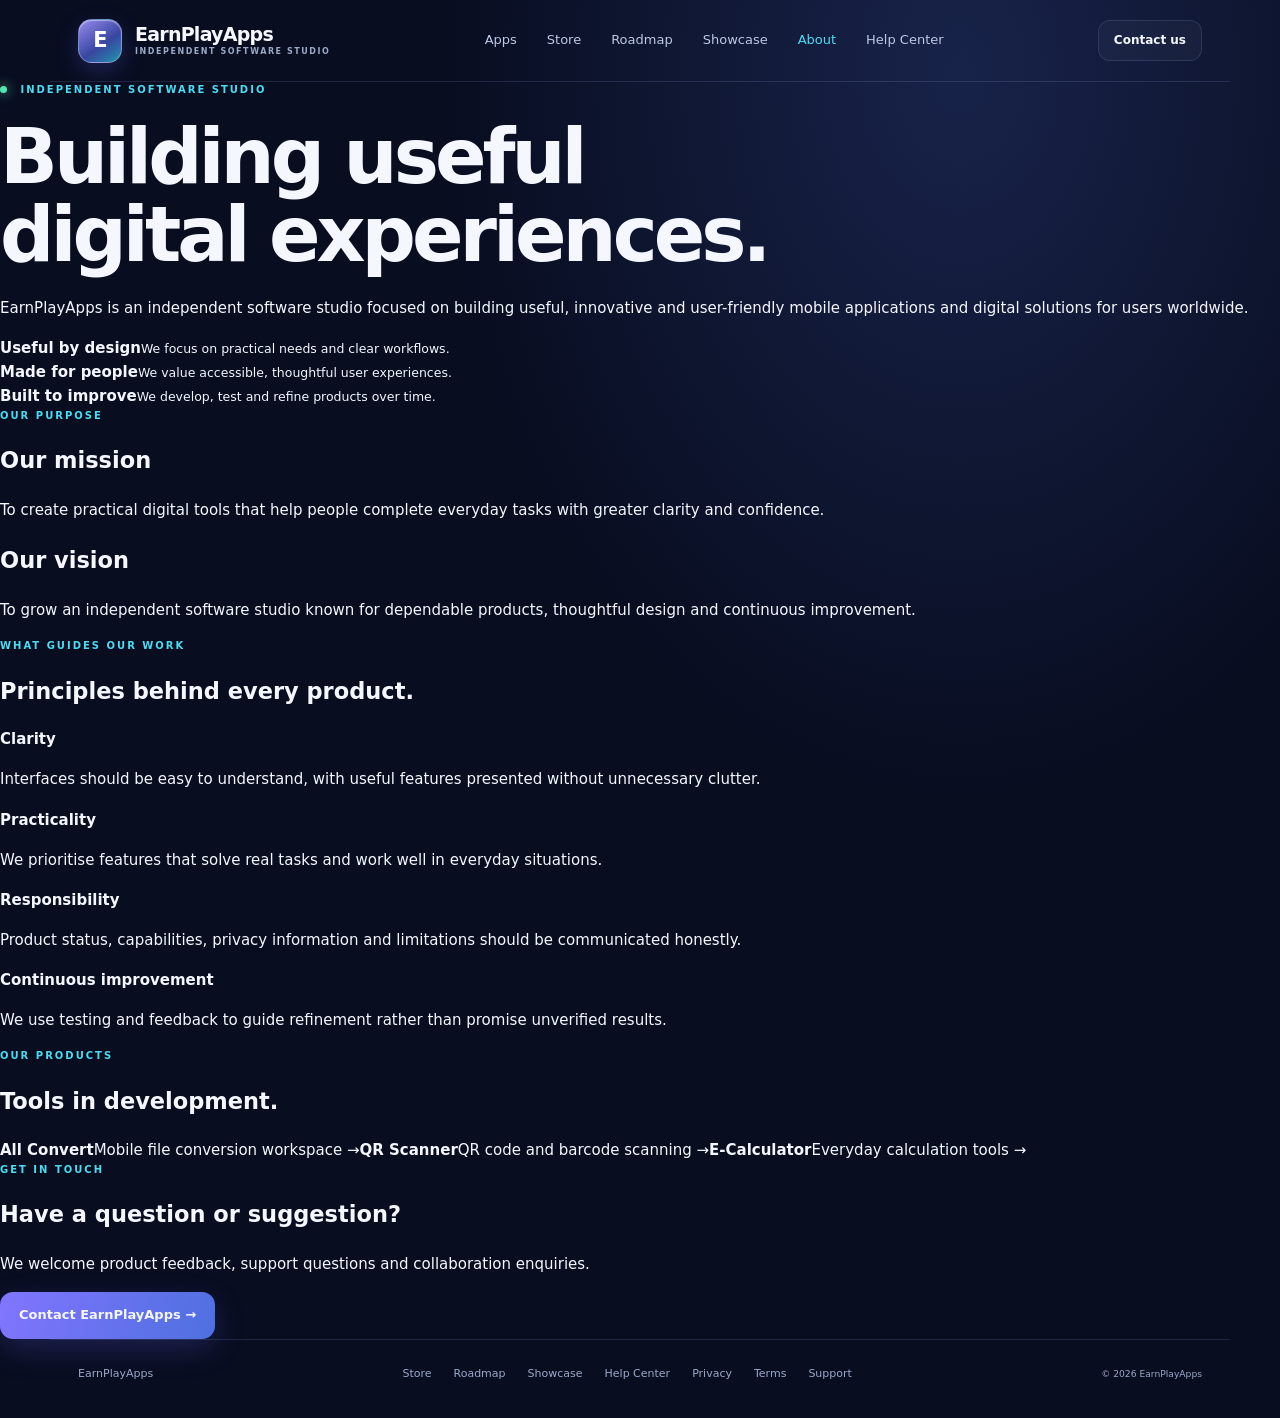
==== about.html @ b677e0f0 "Add EarnPlayApps studio about page" ====
<!doctype html>
<html lang="en"><head><meta charset="utf-8"><meta name="viewport" content="width=device-width,initial-scale=1"><meta name="theme-color" content="#080d20"><meta name="description" content="Learn about EarnPlayApps, an independent software studio building useful digital experiences."><title>EarnPlayApps | About the Studio</title><link rel="stylesheet" href="assets/style.css"></head>
<body><header class="topbar"><a class="brand" href="index.html"><span class="brand-mark">E</span><span class="brand-name">EarnPlayApps<small>Independent software studio</small></span></a><nav><a href="index.html#apps">Apps</a><a href="store.html">Store</a><a href="roadmap.html">Roadmap</a><a href="showcase.html">Showcase</a><a href="about.html" aria-current="page">About</a><a href="help.html">Help Center</a></nav><a class="top-cta" href="support.html">Contact us</a></header>
<main><section class="about-hero"><div class="eyebrow"><i></i> INDEPENDENT SOFTWARE STUDIO</div><h1>Building useful<br><span>digital experiences.</span></h1><p>EarnPlayApps is an independent software studio focused on building useful, innovative and user-friendly mobile applications and digital solutions for users worldwide.</p><div class="about-pillars"><div><b>Useful by design</b><small>We focus on practical needs and clear workflows.</small></div><div><b>Made for people</b><small>We value accessible, thoughtful user experiences.</small></div><div><b>Built to improve</b><small>We develop, test and refine products over time.</small></div></div></section>
<section class="about-section"><div class="eyebrow">OUR PURPOSE</div><div class="about-two-col"><div><h2>Our mission</h2><p>To create practical digital tools that help people complete everyday tasks with greater clarity and confidence.</p></div><div><h2>Our vision</h2><p>To grow an independent software studio known for dependable products, thoughtful design and continuous improvement.</p></div></div></section>
<section class="about-section about-values"><div class="eyebrow">WHAT GUIDES OUR WORK</div><h2>Principles behind every product.</h2><div class="about-value-grid"><article><b>Clarity</b><p>Interfaces should be easy to understand, with useful features presented without unnecessary clutter.</p></article><article><b>Practicality</b><p>We prioritise features that solve real tasks and work well in everyday situations.</p></article><article><b>Responsibility</b><p>Product status, capabilities, privacy information and limitations should be communicated honestly.</p></article><article><b>Continuous improvement</b><p>We use testing and feedback to guide refinement rather than promise unverified results.</p></article></div></section>
<section class="about-section"><div class="eyebrow">OUR PRODUCTS</div><h2>Tools in development.</h2><div class="about-products"><a href="app.html?id=all-convert"><b>All Convert</b><span>Mobile file conversion workspace →</span></a><a href="app.html?id=qr-scanner"><b>QR Scanner</b><span>QR code and barcode scanning →</span></a><a href="app.html?id=e-calculator"><b>E-Calculator</b><span>Everyday calculation tools →</span></a></div></section>
<section class="about-contact"><div><div class="eyebrow">GET IN TOUCH</div><h2>Have a question or suggestion?</h2><p>We welcome product feedback, support questions and collaboration enquiries.</p></div><a class="button primary" href="mailto:earnplayapps@gmail.com">Contact EarnPlayApps →</a></section></main>
<footer><a href="index.html">EarnPlayApps</a><div class="footer-links"><a href="store.html">Store</a><a href="roadmap.html">Roadmap</a><a href="showcase.html">Showcase</a><a href="help.html">Help Center</a><a href="privacy.html">Privacy</a><a href="terms.html">Terms</a><a href="support.html">Support</a></div><small>© <span id="year"></span> EarnPlayApps</small></footer><script>document.getElementById('year').textContent=new Date().getFullYear();</script></body></html>
---- assets/style.css ----
:root{--bg:#080d20;--panel:#101a35;--panel2:#121f40;--text:#f5f7ff;--muted:#9ba9c8;--purple:#8a7cff;--cyan:#4bdcf2;--line:rgba(173,192,255,.14);--orange:#ff9c56}*{box-sizing:border-box}html{scroll-behavior:smooth}body{margin:0;background:radial-gradient(ellipse at 75% 5%,#18234a 0,transparent 38%),var(--bg);color:var(--text);font:15px/1.6 Inter,ui-sans-serif,system-ui,-apple-system,Segoe UI,sans-serif}a{color:inherit;text-decoration:none}.topbar{height:82px;max-width:1180px;margin:auto;padding:0 28px;display:flex;align-items:center;justify-content:space-between;border-bottom:1px solid var(--line)}.brand{display:flex;align-items:center;gap:11px;font-size:17px;font-weight:800;letter-spacing:-.5px}.brand-name{display:block;color:var(--text)}.brand small{display:block;color:var(--muted);font-size:10px;font-weight:500;letter-spacing:.8px;text-transform:uppercase}.brand-mark{width:39px;height:39px;border-radius:13px;display:grid;place-items:center;background:linear-gradient(145deg,#9b8cff,#4c58d9);box-shadow:0 7px 24px #7768ff55;font-size:22px}.accent{color:var(--cyan)}nav{display:flex;gap:30px;color:#bdc8e2;font-size:13px}nav a:hover,.footer-links a:hover{color:var(--cyan)}.top-cta{font-size:12px;font-weight:700;border:1px solid var(--line);padding:10px 15px;border-radius:12px;background:#ffffff08}.top-cta span{color:var(--cyan);margin-left:8px}.hero{max-width:1180px;margin:auto;padding:94px 28px 88px;display:grid;grid-template-columns:1.05fr .95fr;gap:45px;align-items:center;min-height:570px}.eyebrow{font-size:10px;letter-spacing:2px;font-weight:800;color:var(--cyan)}.eyebrow i,.live-dot{display:inline-block;width:7px;height:7px;border-radius:50%;background:#56e7b0;box-shadow:0 0 12px #56e7b0;margin-right:8px}h1{font-size:clamp(48px,6vw,76px);line-height:1.03;letter-spacing:-4px;margin:20px 0}.hero h1 span{background:linear-gradient(90deg,#a99bff,#58dff2);background-clip:text;color:transparent}.hero-copy>p,.section-heading p,.banner p{max-width:490px;color:var(--muted);font-size:16px}.hero-actions{display:flex;gap:12px;margin-top:28px}.button{display:inline-flex;align-items:center;gap:18px;padding:13px 19px;border-radius:13px;font-size:13px;font-weight:750}.primary{background:linear-gradient(110deg,#8275ff,#4e70df);box-shadow:0 10px 30px #6d69ff35}.primary span{font-size:18px}.secondary{border:1px solid var(--line);background:#ffffff08}.trust-row{display:flex;gap:22px;flex-wrap:wrap;margin-top:47px;color:#8998b9;font-size:10px}.trust-row b{color:#e2e9ff;margin-right:5px}.hero-visual{position:relative;min-height:400px;display:grid;place-items:center}.orb{position:absolute;border-radius:50%;filter:blur(2px)}.orb-a{width:290px;height:290px;background:radial-gradient(circle,#766bff55,transparent 68%);top:10px;right:5px}.orb-b{width:220px;height:220px;background:radial-gradient(circle,#32d4ed35,transparent 70%);bottom:0;left:0}.glass-panel{position:relative;width:min(100%,390px);padding:27px;border:1px solid #b7c6ff2b;border-radius:25px;background:linear-gradient(145deg,#ffffff16,#ffffff05);box-shadow:0 30px 90px #0008,inset 0 1px #ffffff22;backdrop-filter:blur(20px);transform:rotate(2deg)}.panel-top{font-size:9px;letter-spacing:1.6px;color:#9daed1}.panel-title{font-size:31px;line-height:1.15;letter-spacing:-1px;margin:25px 0}.panel-title strong{color:var(--cyan)}.panel-line{height:1px;background:var(--line);margin-bottom:13px}.mini-apps{display:flex;align-items:center;gap:13px;padding:13px 0;border-bottom:1px solid var(--line)}.mini-apps:last-child{border:0}.mini-icon,.app-icon{width:43px;height:43px;border-radius:14px;display:grid;place-items:center;font-weight:850;font-size:13px}.purple{background:#7566ef;color:white}.orange{background:#ff9b50;color:#21150e}.blue{background:#43c4e6;color:#09202c}.mini-apps b{font-size:12px}.mini-apps small{display:block;color:var(--muted);font-size:10px}.arrow{margin-left:auto;color:var(--cyan)}.section{max-width:1180px;margin:auto;padding:55px 28px 95px}.section-heading{display:flex;justify-content:space-between;align-items:end;margin-bottom:28px}.section h2,.banner h2{font-size:36px;letter-spacing:-1.5px;margin:8px 0}.count{font-size:10px;letter-spacing:1.5px;color:#8494b7;border:1px solid var(--line);padding:8px 12px;border-radius:30px}.app-grid{display:grid;grid-template-columns:repeat(3,1fr);gap:17px}.app-card{padding:23px;border:1px solid var(--line);border-radius:20px;background:linear-gradient(145deg,#172344aa,#0d1730cc);transition:.2s}.app-card:hover{transform:translateY(-4px);border-color:#8177ff77}.app-card .app-icon{width:52px;height:52px;margin-bottom:20px}.app-card h3{font-size:19px;margin:0 0 4px}.app-card p{color:var(--muted);font-size:13px;min-height:43px}.meta{display:flex;justify-content:space-between;align-items:center;margin-top:20px;padding-top:15px;border-top:1px solid var(--line);font-size:10px;color:#9eadd0}.status{color:#ffd18c;background:#ffb74a16;border:1px solid #ffb74a35;padding:5px 9px;border-radius:30px}.card-link{display:inline-block;margin-top:15px;color:var(--cyan);font-size:12px;font-weight:700}.banner{max-width:1124px;margin:0 auto 90px;padding:32px 38px;border:1px solid #8d83ff44;border-radius:22px;background:linear-gradient(110deg,#5148a633,#1c8ca522);display:flex;justify-content:space-between;align-items:center;gap:20px}.banner h2{font-size:29px}.banner p{font-size:13px;margin-bottom:0}.banner .button{white-space:nowrap}footer{max-width:1180px;margin:auto;padding:25px 28px 35px;border-top:1px solid var(--line);display:flex;align-items:center;justify-content:space-between;gap:20px;color:var(--muted);font-size:11px}.footer-links{display:flex;gap:22px}.detail-wrap{max-width:900px;margin:65px auto 100px;padding:0 25px}.detail-card{padding:38px;border:1px solid var(--line);border-radius:24px;background:linear-gradient(145deg,#172344,#0c1630)}.detail-card h1{font-size:45px;letter-spacing:-2px}.detail-card p{color:var(--muted)}.feature-list{display:grid;grid-template-columns:1fr 1fr;gap:12px;margin:28px 0}.feature{padding:13px;border:1px solid var(--line);border-radius:12px;color:#dce5ff;font-size:12px}.plain-page{max-width:820px;margin:65px auto 100px;padding:0 25px}.plain-page h1{font-size:42px}.plain-page p,.plain-page li{color:var(--muted)}.notice{padding:17px;border:1px solid #ffc36b55;background:#ffc36b10;border-radius:13px;color:#f3d8a8;font-size:13px}@media(max-width:760px){.topbar{height:auto;min-height:70px;flex-wrap:wrap;padding:12px 17px 8px}.topbar nav{display:flex;order:3;width:100%;justify-content:center;gap:22px;padding:8px 0 3px;font-size:12px}.top-cta{font-size:10px;padding:9px 11px}.hero{padding:65px 20px 50px;grid-template-columns:1fr;gap:10px}.hero-visual{min-height:340px}.hero h1{font-size:54px}.trust-row{margin-top:30px;gap:12px}.section{padding:35px 20px 65px}.section-heading{align-items:start;gap:12px;flex-direction:column}.section h2{font-size:30px}.app-grid{grid-template-columns:1fr}.app-card p{min-height:0}.banner{margin:0 18px 60px;padding:25px;align-items:start;flex-direction:column}.banner h2{font-size:25px}footer{padding:25px 20px;flex-wrap:wrap}.footer-links{order:3;width:100%}.detail-card{padding:24px}.detail-card h1{font-size:36px}.feature-list{grid-template-columns:1fr}}
:focus-visible{outline:2px solid var(--cyan);outline-offset:4px;border-radius:4px}@media(prefers-reduced-motion:reduce){*,*::before,*::after{scroll-behavior:auto!important;animation-duration:.01ms!important;animation-iteration-count:1!important;transition-duration:.01ms!important}}

/* Official store */
.store-hero{max-width:1180px;margin:auto;padding:76px 28px 58px;border-bottom:1px solid var(--line)}
.store-hero h1{font-size:clamp(44px,6vw,68px);margin:17px 0}
.store-hero h1 span{background:linear-gradient(90deg,#a99bff,#58dff2);background-clip:text;color:transparent}
.store-hero>p{max-width:620px;color:var(--muted);font-size:16px}
.store-assurance{display:flex;gap:10px;flex-wrap:wrap;margin-top:25px}
.store-assurance span{border:1px solid var(--line);border-radius:30px;padding:7px 12px;color:#c5d1ef;font-size:11px;background:#ffffff08}
.store-section{padding-top:52px}
.store-tools{max-width:420px;margin:0 0 22px}
.store-search-label{display:block;color:#bdc8e2;font-size:11px;font-weight:700;margin-bottom:7px}
.store-search{width:100%;padding:13px 15px;border:1px solid var(--line);border-radius:12px;background:#101a35;color:var(--text);font:inherit;outline:none}
.store-search:focus{border-color:var(--purple);box-shadow:0 0 0 3px #8a7cff22}
.store-card{position:relative;overflow:hidden}
.store-card:before{content:"";position:absolute;inset:0 0 auto;height:2px;background:linear-gradient(90deg,var(--purple),var(--cyan));opacity:.7}
.store-card .store-price{display:inline-flex;margin-top:15px;padding:6px 10px;border:1px solid #4bdcf244;border-radius:9px;color:var(--cyan);font-size:11px;font-weight:750}
.store-card .card-link{display:block}
.store-footnote{margin-top:24px;padding:16px 18px;border:1px solid #ffc36b35;background:#ffc36b0b;border-radius:13px;color:#d9c49f;font-size:12px}
@media(max-width:760px){.store-hero{padding:52px 20px 40px}.store-hero h1{font-size:47px}.store-section{padding-top:35px}}

/* App product detail */
.product-detail{padding:clamp(22px,5vw,46px);border:1px solid var(--line);border-radius:26px;background:radial-gradient(ellipse at 90% 0%,#5148a633,transparent 42%),linear-gradient(145deg,#172344,#0c1630);box-shadow:0 28px 80px #0005}
.product-heading{display:flex;align-items:center;gap:23px;padding-bottom:30px;border-bottom:1px solid var(--line)}
.product-icon{width:88px;height:88px;border-radius:25px;font-size:22px;box-shadow:0 14px 36px #0005,inset 0 1px #ffffff55}
.product-heading h1{font-size:clamp(35px,5vw,52px);letter-spacing:-2px;margin:9px 0 4px}
.product-tagline{color:#c5d1ef;margin:0 0 15px}
.product-description,.product-features{padding:25px 0;border-bottom:1px solid var(--line)}
.product-description h2,.product-features h2{font-size:19px;margin:0 0 9px}
.product-description p{max-width:700px;color:var(--muted);margin:0}
.product-features .feature-list{margin:16px 0 0}
.product-features .feature{display:flex;gap:9px;align-items:flex-start;background:#ffffff05}
.product-features .feature span{color:var(--cyan);font-weight:800}
.product-purchase{display:flex;justify-content:space-between;align-items:center;gap:20px;margin-top:25px;padding:20px;border:1px solid #8a7cff45;border-radius:17px;background:linear-gradient(110deg,#5148a622,#1c8ca51a)}
.product-purchase>div{display:grid;gap:3px}
.purchase-label{font-size:9px;letter-spacing:1.7px;color:var(--cyan);font-weight:800}
.product-purchase strong{font-size:20px}
.product-purchase small{color:var(--muted);font-size:11px}
.purchase-disabled{max-width:270px;color:#d9c49f;font-size:11px;text-align:right}
.product-support{margin-top:24px;color:var(--muted);font-size:12px}
.product-support p{margin:0 0 5px}
.product-support a,.product-back{color:var(--cyan);font-weight:700}
.product-back{display:inline-block;margin-top:24px;font-size:12px}
@media(max-width:600px){.product-heading{align-items:flex-start;gap:15px}.product-icon{width:66px;height:66px;border-radius:19px;flex-shrink:0}.product-heading h1{font-size:34px}.product-purchase{align-items:flex-start;flex-direction:column}.purchase-disabled{text-align:left}.product-features .feature-list{grid-template-columns:1fr}}

/* Premium product-store experience */
.store-hero-premium{display:grid;grid-template-columns:1.02fr .98fr;gap:38px;align-items:center;min-height:500px}
.store-hero-copy>p{max-width:570px}
.store-hero-showcase{position:relative;min-height:365px;display:grid;place-items:center}
.showcase-glow,.preview-glow{position:absolute;width:85%;height:85%;border-radius:50%;background:radial-gradient(circle,#756bff55,transparent 68%);filter:blur(12px)}
.showcase-window{position:relative;width:min(100%,390px);padding:22px 24px;border:1px solid #b7c6ff35;border-radius:24px;background:linear-gradient(145deg,#ffffff19,#ffffff06);box-shadow:0 28px 80px #0009,inset 0 1px #ffffff30;backdrop-filter:blur(22px);transform:rotate(2deg)}
.showcase-window-top{display:flex;align-items:center;gap:5px;padding-bottom:17px;border-bottom:1px solid var(--line)}
.showcase-window-top>span{width:6px;height:6px;border-radius:50%;background:#8c83ff}
.showcase-window-top>span:nth-child(2){background:#4bdcf2}.showcase-window-top>span:nth-child(3){background:#69d7aa}
.showcase-window-top small{margin-left:auto;color:#8f9dbd;font-size:8px;letter-spacing:1.3px}
.showcase-window-title{font-size:29px;line-height:1.1;letter-spacing:-1.3px;padding:23px 0}
.showcase-window-title b{color:var(--cyan)}
.showcase-product-row{display:flex;align-items:center;gap:12px;padding:12px 0;border-top:1px solid var(--line)}
.showcase-app-icon{width:39px;height:39px;display:grid;place-items:center;border-radius:12px;font-size:11px;font-weight:850;color:white}
.icon-convert{background:linear-gradient(140deg,#9b8cff,#514bd0)}.icon-qr{background:linear-gradient(140deg,#ffb36e,#e56e38)}.icon-calc{background:linear-gradient(140deg,#58dff2,#3687ca)}
.showcase-product-row b{display:block;font-size:11px}.showcase-product-row small{display:block;color:var(--muted);font-size:9px}.showcase-product-row em{margin-left:auto;color:#8494b7;font-size:10px;font-style:normal}
.showcase-floating-tag{position:absolute;right:0;bottom:24px;padding:9px 13px;border:1px solid #4bdcf255;border-radius:10px;background:#0c1934eF;color:var(--cyan);font-size:8px;letter-spacing:1.4px;font-weight:800;box-shadow:0 10px 35px #0006}
.store-toolbar{display:flex;align-items:end;gap:18px;margin-bottom:25px}
.store-toolbar .store-tools{margin:0;flex:0 1 420px}
.store-toolbar-note{padding-bottom:12px;color:#8494b7;font-size:10px}
.store-product-grid{display:grid;grid-template-columns:repeat(3,minmax(0,1fr));gap:18px}
.store-product-card{overflow:hidden;border:1px solid var(--line);border-radius:22px;background:linear-gradient(145deg,#172344dd,#0c1630ee);transition:transform .22s,border-color .22s,box-shadow .22s}
.store-product-card:hover{transform:translateY(-5px);border-color:#8278ff88;box-shadow:0 20px 55px #0005}
.store-card-visual{position:relative;display:grid;place-items:center;min-height:235px;padding:18px;overflow:hidden;background:radial-gradient(ellipse at 50% 5%,#5b56b044,transparent 70%),linear-gradient(145deg,#172344,#0b142a);border-bottom:1px solid var(--line)}
.store-card-visual:after{content:"";position:absolute;inset:0;background:linear-gradient(180deg,transparent 60%,#0b142acc)}
.visual-open{position:absolute;z-index:2;bottom:14px;right:16px;color:#d4eaff;font-size:8px;letter-spacing:1.3px;font-weight:800}
.store-card-content{padding:20px}
.store-card-kicker{display:flex;justify-content:space-between;align-items:center;gap:8px;color:#9aabce;font-size:9px}
.store-card-kicker .status{white-space:nowrap;font-size:8px}
.store-card-content h3{font-size:23px;letter-spacing:-.7px;margin:13px 0 3px}
.store-card-content>p{min-height:42px;margin:0;color:var(--muted);font-size:12px}
.store-card-bottom{display:flex;align-items:end;justify-content:space-between;gap:8px;margin-top:19px;padding-top:15px;border-top:1px solid var(--line)}
.store-card-bottom>span small{display:block;color:#8999ba;font-size:7px;letter-spacing:1px;font-weight:800}
.store-card-bottom>span b{display:block;color:#f4f6ff;font-size:20px}.store-card-bottom>span i{color:#9ba9c8;font-size:10px;font-style:normal;font-weight:500}
.store-card-bottom .card-link{margin:0;font-size:10px;white-space:nowrap}
.store-value-section{max-width:1124px;margin:0 auto 90px;padding:45px 35px;border:1px solid var(--line);border-radius:24px;background:linear-gradient(135deg,#141f3c,#0c152d)}
.store-value-section h2{font-size:32px;letter-spacing:-1.2px;margin:9px 0 28px}
.store-value-grid{display:grid;grid-template-columns:repeat(3,1fr);gap:25px}
.store-value-grid article{border-top:1px solid #8a7cff55;padding-top:15px}
.store-value-grid article>span{color:var(--cyan);font-size:10px;letter-spacing:1.5px}
.store-value-grid h3{font-size:15px;margin:10px 0 6px}
.store-value-grid p{margin:0;color:var(--muted);font-size:12px}
.store-footnote strong{color:#ffe0a9}
.detail-wrap{max-width:1180px;margin:45px auto 90px}
.product-detail{padding:clamp(18px,4vw,44px);overflow:hidden}
.product-back-top{margin:0 0 28px}
.product-hero{display:grid;grid-template-columns:1fr 1fr;align-items:center;gap:34px;padding-bottom:38px;border-bottom:1px solid var(--line)}
.product-hero-copy h1{font-size:clamp(43px,6vw,66px);line-height:1.02;letter-spacing:-3px;margin:16px 0 12px}
.product-hero-copy .product-tagline{font-size:17px;max-width:500px}
.product-status-line{display:flex;align-items:center;gap:12px;flex-wrap:wrap;color:#9ba9c8;font-size:10px}
.product-audience{max-width:500px;color:#b4c1dd;font-size:13px;margin-top:22px}
.product-preview-wrap{position:relative;display:grid;place-items:center;min-height:390px;padding:15px}
.product-preview-wrap .preview-glow{width:95%;height:95%}
.preview-caption{position:absolute;bottom:0;color:#91a2c5;font-size:8px;letter-spacing:1.8px;font-weight:800}
.ui-preview{position:relative;z-index:1;width:min(100%,330px);min-height:340px;padding:21px;border:1px solid #b7c6ff45;border-radius:25px;background:linear-gradient(145deg,#182747,#0a142b);box-shadow:0 28px 75px #0008,inset 0 1px #ffffff22;transform:rotate(1.5deg)}
.preview-topline{display:flex;justify-content:space-between;align-items:center;color:#b6c4e4;font-size:8px;letter-spacing:1.5px;font-weight:850}
.preview-topline i{font-style:normal;color:#8192b8;letter-spacing:2px}
.convert-heading{padding:27px 0 19px}
.convert-heading small{display:block;color:var(--cyan);font-size:8px;letter-spacing:1.5px;margin-bottom:8px}
.convert-heading b{font-size:23px;line-height:1.1;letter-spacing:-.8px}
.file-tile{display:flex;align-items:center;gap:10px;padding:12px;border:1px solid var(--line);border-radius:12px;background:#ffffff08}
.file-symbol{display:grid;place-items:center;width:35px;height:39px;border-radius:7px;background:#ff6d7650;color:#ff9ba1;font-size:9px;font-weight:900}
.file-tile b,.file-tile small{display:block}.file-tile b{font-size:9px}.file-tile small{font-size:8px;color:var(--muted)}.file-tile>i{margin-left:auto;color:#8798bd;font-style:normal}
.convert-arrow{text-align:center;color:var(--cyan);font-size:18px;line-height:28px}
.format-row{display:flex;justify-content:space-between;align-items:center;color:#8fa0c4;font-size:8px;letter-spacing:1px}
.format-row b{color:#eaf1ff;font-size:10px;letter-spacing:0;padding:7px 9px;border:1px solid var(--line);border-radius:8px}
.format-row i{font-style:normal;color:var(--cyan)}
.convert-action{display:flex;justify-content:space-between;margin-top:14px;padding:11px 13px;border-radius:9px;background:linear-gradient(100deg,#8376ff,#4a70dc);font-size:10px;font-weight:800}
.preview-foot{text-align:center;color:#8798bd;font-size:8px;margin-top:12px}
.scanner-stage{position:relative;display:grid;place-items:center;width:205px;height:190px;margin:24px auto 15px;border-radius:15px;background:#071127;border:1px solid #ffffff14;overflow:hidden}
.fake-qr{display:grid;grid-template-columns:repeat(7,13px);grid-template-rows:repeat(7,13px);gap:2px;transform:rotate(-5deg)}
.fake-qr b{background:#dceaff;border-radius:1px}.fake-qr b:nth-child(2n),.fake-qr b:nth-child(5n){background:transparent}
.fake-qr b:nth-child(1),.fake-qr b:nth-child(2),.fake-qr b:nth-child(8),.fake-qr b:nth-child(9),.fake-qr b:nth-child(6),.fake-qr b:nth-child(7),.fake-qr b:nth-child(13),.fake-qr b:nth-child(14){background:#dceaff}
.scanner-corner{position:absolute;width:22px;height:22px;border-color:var(--cyan);border-style:solid}
.scanner-corner.tl{top:17px;left:17px;border-width:2px 0 0 2px}.scanner-corner.tr{top:17px;right:17px;border-width:2px 2px 0 0}.scanner-corner.bl{bottom:17px;left:17px;border-width:0 0 2px 2px}.scanner-corner.br{bottom:17px;right:17px;border-width:0 2px 2px 0}
.scan-beam{position:absolute;left:22px;right:22px;top:50%;height:1px;background:var(--cyan);box-shadow:0 0 13px 2px #4bdcf2aa}
.preview-result{display:flex;align-items:center;gap:9px;padding:10px;border:1px solid var(--line);border-radius:10px;background:#ffffff08}
.result-dot{width:7px;height:7px;border-radius:50%;background:#62e4ad;box-shadow:0 0 10px #62e4ad}
.preview-result b,.preview-result small{display:block}.preview-result b{font-size:9px}.preview-result small{font-size:8px;color:var(--muted)}
.preview-controls{display:flex;justify-content:space-around;align-items:center;margin-top:14px;color:#aab9d7;font-size:8px}
.preview-controls .scan-main{padding:8px 15px;border-radius:20px;background:linear-gradient(100deg,#ffad64,#e8753f);color:#21150e;font-style:normal;font-weight:900}
.preview-calculator{min-height:355px}
.calc-display{display:flex;flex-direction:column;align-items:flex-end;justify-content:end;height:108px;padding:15px 3px}
.calc-display small{color:#9ba9c8;font-size:12px}.calc-display strong{font-size:36px;letter-spacing:-1.5px}
.calc-keys{display:grid;grid-template-columns:repeat(4,1fr);gap:7px}
.calc-keys i{display:grid;place-items:center;min-height:43px;border:1px solid #ffffff0e;border-radius:10px;background:#ffffff0b;color:#edf3ff;font-size:13px;font-style:normal}
.calc-keys .calc-op{background:#8276ff2b;color:#b8b0ff}.calc-keys .calc-zero{grid-column:span 2}.calc-keys .calc-equal{background:linear-gradient(100deg,#ffad64,#e8753f);color:#21150e;font-weight:900}
.ui-preview-compact{width:min(100%,260px);min-height:210px;padding:15px;border-radius:18px;transform:rotate(0)}
.ui-preview-compact .preview-topline{font-size:6px}
.ui-preview-compact .convert-heading{padding:17px 0 12px}.ui-preview-compact .convert-heading b{font-size:16px}
.ui-preview-compact .file-tile{padding:8px}.ui-preview-compact .file-symbol{width:27px;height:30px;font-size:7px}
.ui-preview-compact .file-tile b{font-size:7px}.ui-preview-compact .file-tile small{font-size:6px}
.ui-preview-compact .convert-action{padding:8px;font-size:8px;margin-top:9px}
.ui-preview-compact .preview-foot{font-size:6px;margin-top:7px}
.ui-preview-compact .scanner-stage{width:150px;height:120px;margin:14px auto 9px}
.ui-preview-compact .fake-qr{grid-template-columns:repeat(7,9px);grid-template-rows:repeat(7,9px)}
.ui-preview-compact .scanner-corner{width:16px;height:16px}
.ui-preview-compact .preview-result{padding:7px}.ui-preview-compact .preview-result b{font-size:7px}.ui-preview-compact .preview-result small{font-size:6px}
.ui-preview-compact .preview-controls{font-size:6px;margin-top:8px}.ui-preview-compact .preview-controls .scan-main{padding:6px 11px}
.ui-preview-compact .calc-display{height:70px}.ui-preview-compact .calc-display strong{font-size:27px}.ui-preview-compact .calc-display small{font-size:9px}
.ui-preview-compact .calc-keys{gap:4px}.ui-preview-compact .calc-keys i{min-height:29px;border-radius:7px;font-size:9px}
.product-description,.product-features,.product-usecases{padding:35px 0;border-bottom:1px solid var(--line)}
.product-description h2,.product-features h2,.product-usecases h2{font-size:25px;letter-spacing:-.7px;margin:8px 0 12px}
.product-description p{max-width:850px;color:#b5c2df;font-size:14px;line-height:1.85}
.product-features .feature-list{display:grid;grid-template-columns:repeat(2,minmax(0,1fr));gap:12px;margin:20px 0 0}
.product-features .feature{display:flex;gap:11px;align-items:flex-start;padding:16px;border:1px solid var(--line);border-radius:13px;background:#ffffff06;color:#dbe5ff;font-size:12px;line-height:1.6}
.product-features .feature>span:first-child{color:var(--cyan);font-weight:900}
.usecase-grid{display:grid;grid-template-columns:repeat(3,1fr);gap:13px;margin-top:20px}
.usecase-grid article{padding:17px;border:1px solid var(--line);border-radius:14px;background:#ffffff05}
.usecase-grid article>span{color:var(--cyan);font-size:9px;letter-spacing:1.5px}.usecase-grid p{margin:9px 0 0;color:#dce5ff;font-size:12px}
.product-pricing{padding:38px 0 30px}
.pricing-heading{display:flex;justify-content:space-between;align-items:end;gap:18px;margin-bottom:22px}
.pricing-heading h2{font-size:29px;letter-spacing:-1px;margin:7px 0}
.pricing-heading p{margin:0;color:var(--muted);font-size:12px}
.pricing-status{white-space:nowrap;padding:7px 10px;border:1px solid #ffbf6a44;border-radius:20px;color:#ffd18c;font-size:8px;letter-spacing:1px;font-weight:850}
.pricing-grid{display:grid;grid-template-columns:repeat(4,1fr);gap:11px}
.pricing-card{display:flex;flex-direction:column;min-height:205px;padding:17px;border:1px solid var(--line);border-radius:15px;background:linear-gradient(145deg,#ffffff0c,#ffffff03)}
.pricing-card.pricing-featured{border-color:#8a7cff99;background:linear-gradient(145deg,#5148a633,#172344)}
.plan-name{color:#b9c6e2;font-size:10px;font-weight:800}
.plan-price{font-size:26px;letter-spacing:-1px;margin-top:13px}
.plan-period{color:#8f9fbe;font-size:9px}
.pricing-card p{color:#aab8d5;font-size:10px;line-height:1.55;flex:1}
.plan-coming{display:inline-block;align-self:flex-start;padding:5px 8px;border-radius:7px;background:#ffffff0b;color:#9eadd0;font-size:8px;font-weight:800;letter-spacing:.8px}
.pricing-disclaimer{margin:16px 0 0;color:#8e9dbc;font-size:10px;line-height:1.6}
.product-release{display:flex;justify-content:space-between;align-items:center;gap:20px;padding:22px;border:1px solid #8a7cff55;border-radius:17px;background:linear-gradient(110deg,#5148a622,#1c8ca51a)}
.product-release>div{display:grid;gap:4px}.product-release strong{font-size:20px}.product-release small{color:var(--muted);font-size:10px}
.product-release .purchase-disabled{max-width:240px;text-align:right;color:#d9c49f;font-size:10px}
.product-support{padding-top:22px}
@media(max-width:900px){.store-product-grid{grid-template-columns:repeat(2,minmax(0,1fr))}.pricing-grid{grid-template-columns:repeat(2,1fr)}.store-hero-premium{grid-template-columns:1fr 1fr;gap:15px}.product-hero{gap:15px}}
@media(max-width:680px){.store-hero-premium{grid-template-columns:1fr;padding-top:48px}.store-hero-showcase{min-height:340px}.store-toolbar{display:block}.store-toolbar-note{display:block;margin-top:10px}.store-product-grid{grid-template-columns:1fr}.store-card-visual{min-height:225px}.store-value-section{margin:0 18px 60px;padding:25px 21px}.store-value-section h2{font-size:27px}.store-value-grid{grid-template-columns:1fr;gap:18px}.product-hero{grid-template-columns:1fr}.product-preview-wrap{min-height:370px}.product-hero-copy h1{font-size:45px}.product-features .feature-list{grid-template-columns:1fr}.usecase-grid{grid-template-columns:1fr}.pricing-heading{align-items:flex-start;flex-direction:column}.pricing-grid{grid-template-columns:repeat(2,minmax(0,1fr));gap:8px}.pricing-card{padding:13px;min-height:195px}.plan-price{font-size:22px}.product-release{align-items:flex-start;flex-direction:column}.product-release .purchase-disabled{text-align:left}.detail-wrap{margin:25px auto 60px;padding:0 14px}.product-detail{padding:18px}}
@media(max-width:380px){.pricing-grid{grid-template-columns:1fr}.pricing-card{min-height:0}.showcase-window{padding:18px}.product-hero-copy h1{font-size:39px}}

/* Layout alignment and spacing refinement */
:root{--content-width:1180px}
.topbar,footer{width:min(100%,var(--content-width))}
.store-hero,.section{width:min(100%,var(--content-width))}
.store-hero-premium{padding-top:66px;padding-bottom:54px;min-height:470px}
.store-hero-copy{max-width:570px}
.store-hero-copy h1{max-width:570px}
.store-hero-copy>p{line-height:1.8;margin:0}
.store-assurance{row-gap:9px}
.store-section{padding-top:48px;padding-bottom:78px}
.store-section .section-heading{align-items:flex-end;gap:22px}
.store-section .section-heading>div{max-width:680px}
.store-toolbar{display:flex;align-items:flex-end;justify-content:space-between;gap:22px;margin:0 0 24px}
.store-search-control{width:min(100%,440px);min-width:0}
.store-search-label{margin:0 0 8px}
.store-search{display:block;width:100%;height:48px}
.store-toolbar-note{padding:0 0 13px;margin-left:auto;text-align:right;line-height:1.5}
.store-product-grid{align-items:stretch;gap:20px}
.store-product-card{min-width:0;display:flex;flex-direction:column}
.store-card-visual{min-width:0;min-height:245px}
.store-card-content{display:flex;flex:1;flex-direction:column;padding:21px}
.store-card-content h3{margin-top:15px}
.store-card-content>p{min-height:48px;line-height:1.65}
.store-card-bottom{margin-top:auto;padding-top:17px}
.store-value-section{width:min(calc(100% - 56px),1124px);margin:0 auto 82px;padding:38px}
.store-value-grid{gap:30px}
.detail-wrap{width:min(100%,1180px)}
.product-detail{padding:clamp(24px,4vw,46px)}
.product-hero{grid-template-columns:minmax(0,1fr) minmax(0,1fr);gap:clamp(24px,4vw,52px);align-items:center}
.product-hero-copy{max-width:520px}
.product-hero-copy h1{overflow-wrap:anywhere}
.product-preview-wrap{width:100%;min-width:0}
.ui-preview{max-width:330px}
.product-description,.product-features,.product-usecases{padding:32px 0}
.product-description p{line-height:1.85}
.product-features .feature-list{align-items:stretch}
.product-features .feature{height:100%;min-width:0}
.usecase-grid{align-items:stretch}
.usecase-grid article{height:100%}
.product-pricing{padding:36px 0 28px}
.pricing-heading{align-items:flex-end}
.pricing-grid{align-items:stretch;gap:13px}
.pricing-card{min-width:0;height:100%;padding:18px}
.plan-name{min-height:30px}
.plan-price{white-space:nowrap}
.pricing-card p{line-height:1.65}
.product-release{margin-top:8px}
.product-support{padding-top:24px}
@media(max-width:900px){
 .store-hero-premium{grid-template-columns:minmax(0,1fr) minmax(0,.9fr);gap:20px}
 .store-product-grid{grid-template-columns:repeat(2,minmax(0,1fr))}
 .product-hero{gap:20px}
 .pricing-grid{grid-template-columns:repeat(2,minmax(0,1fr))}
}
@media(max-width:680px){
 .store-hero-premium{display:flex;flex-direction:column;align-items:stretch;padding:48px 20px 30px;gap:8px}
 .store-hero-copy h1{font-size:clamp(39px,11vw,48px);letter-spacing:-2.5px}
 .store-hero-copy>p{font-size:14px;line-height:1.75}
 .store-hero-showcase{width:100%;min-height:320px;margin-top:4px}
 .showcase-window{width:min(100% - 18px,360px);transform:none}
 .showcase-floating-tag{right:0;bottom:8px}
 .store-section{padding:35px 18px 58px}
 .store-section .section-heading{align-items:flex-start;flex-direction:column;margin-bottom:22px}
 .store-section .section-heading h2{font-size:29px}
 .store-toolbar{display:block;margin-bottom:20px}
 .store-search-control{width:100%}
 .store-toolbar-note{display:block;text-align:left;margin:9px 0 0;padding:0}
 .store-product-grid{grid-template-columns:minmax(0,1fr);gap:16px}
 .store-card-visual{min-height:220px}
 .store-card-content{padding:18px}
 .store-card-content>p{min-height:0}
 .store-card-bottom{align-items:center}
 .store-value-section{width:calc(100% - 36px);margin:0 auto 58px;padding:25px 21px}
 .store-value-grid{grid-template-columns:1fr;gap:17px}
 .store-value-grid article{padding-top:13px}
 .detail-wrap{margin:22px auto 58px;padding:0 12px}
 .product-detail{padding:19px 16px;border-radius:20px}
 .product-hero{display:flex;flex-direction:column;align-items:stretch;gap:8px}
 .product-hero-copy h1{font-size:clamp(38px,10vw,46px);letter-spacing:-2px}
 .product-hero-copy .product-tagline{font-size:15px}
 .product-preview-wrap{min-height:365px;padding:10px 0 24px}
 .ui-preview{width:min(100%,320px)}
 .product-description,.product-features,.product-usecases{padding:27px 0}
 .product-description h2,.product-features h2,.product-usecases h2{font-size:22px}
 .product-features .feature-list{grid-template-columns:1fr;gap:9px}
 .product-features .feature{padding:13px}
 .usecase-grid{grid-template-columns:1fr;gap:9px}
 .usecase-grid article{padding:14px}
 .pricing-heading{align-items:flex-start;gap:10px}
 .pricing-heading h2{font-size:25px}
 .pricing-heading p{max-width:100%;line-height:1.65}
 .pricing-grid{grid-template-columns:repeat(2,minmax(0,1fr));gap:9px}
 .pricing-card{padding:13px;min-height:190px}
 .plan-name{min-height:28px;font-size:9px}
 .plan-price{font-size:21px}
 .pricing-card p{font-size:9px}
 .product-release{padding:17px;gap:12px}
 .product-release strong{font-size:18px}
}
@media(max-width:390px){
 .store-hero-copy h1{font-size:38px}
 .showcase-window{padding:18px}
 .store-card-bottom{align-items:flex-start;flex-direction:column;gap:8px}
 .pricing-grid{grid-template-columns:1fr}
 .pricing-card{min-height:0}
 .plan-name{min-height:0}
 .product-status-line{gap:8px}
}


/* Homepage app collection alignment */
#apps.section{padding-top:62px;padding-bottom:88px}
#apps .section-heading{align-items:flex-end;margin-bottom:26px}
#apps .section-heading>div{max-width:650px}
#apps .app-grid{grid-template-columns:repeat(3,minmax(0,1fr));align-items:stretch;gap:20px}
#apps .app-card{display:flex;min-width:0;flex-direction:column;overflow:hidden;padding:0;border:1px solid var(--line);border-radius:21px;background:linear-gradient(145deg,#172344dd,#0c1630ee);transition:transform .22s,border-color .22s,box-shadow .22s}
#apps .app-card:hover{transform:translateY(-5px);border-color:#8278ff88;box-shadow:0 20px 55px #0005}
.app-card-visual{position:relative;display:grid;place-items:center;min-height:230px;padding:16px;overflow:hidden;border-bottom:1px solid var(--line);background:radial-gradient(ellipse at 50% 5%,#5b56b044,transparent 70%),linear-gradient(145deg,#172344,#0b142a)}
.app-card-visual:after{content:"";position:absolute;inset:0;pointer-events:none;background:linear-gradient(180deg,transparent 68%,#0b142acc)}
.app-card-visual .ui-preview-compact{width:min(100%,250px);min-height:205px}
.app-card-visual-label{position:absolute;z-index:2;right:14px;bottom:12px;color:#d4eaff;font-size:7px;font-weight:850;letter-spacing:1.25px}
.app-card-content{display:flex;flex:1;flex-direction:column;padding:20px}
.app-card-kicker{display:flex;justify-content:space-between;align-items:center;gap:8px;color:#9aabce;font-size:9px}
.app-card-kicker .status{white-space:nowrap;font-size:8px}
.app-card-content h3{margin:13px 0 4px;font-size:22px;letter-spacing:-.7px}
.app-card-content>p{min-height:43px;margin:0;color:var(--muted);font-size:12px;line-height:1.65}
.app-card-link{display:flex;align-items:center;justify-content:space-between;margin-top:auto;padding-top:16px;border-top:1px solid var(--line);color:var(--cyan);font-size:11px;font-weight:800}
.app-card-link span{font-size:17px}
@media(max-width:900px){#apps .app-grid{grid-template-columns:repeat(2,minmax(0,1fr))}}
@media(max-width:680px){
 #apps.section{padding:38px 18px 60px}
 #apps .section-heading{align-items:flex-start;flex-direction:column;gap:12px}
 #apps .app-grid{grid-template-columns:minmax(0,1fr);gap:15px}
 .app-card-visual{min-height:215px}
 .app-card-content{padding:18px}
 .app-card-content>p{min-height:0}
}


/* Help Center and customer support */
.help-page{max-width:1120px;margin:0 auto;padding:0 28px 80px}
.help-hero{position:relative;max-width:850px;margin:0 auto;padding:76px 0 58px;text-align:center}
.help-hero h1{font-size:clamp(46px,7vw,68px);letter-spacing:-3.5px;margin:17px 0}
.help-hero h1 span{background:linear-gradient(90deg,#a99bff,#58dff2);background-clip:text;color:transparent}
.help-hero>p{max-width:610px;margin:0 auto;color:var(--muted);font-size:15px}
.help-search-wrap{max-width:650px;margin:30px auto 0;padding:15px;text-align:left;border:1px solid #9b91ff55;border-radius:17px;background:linear-gradient(145deg,#ffffff12,#ffffff05);box-shadow:0 18px 55px #0004}
.help-search-wrap label{display:block;margin:0 0 7px 4px;color:#9eadd0;font-size:9px;font-weight:850;letter-spacing:1.4px}
.help-search-wrap input{width:100%;height:50px;padding:0 15px;border:1px solid var(--line);border-radius:11px;outline:none;background:#080f25;color:var(--text);font:inherit;font-size:13px}
.help-search-wrap input:focus{border-color:var(--purple);box-shadow:0 0 0 3px #8a7cff22}
.help-search-wrap>span{display:block;padding:8px 4px 0;color:#8f9fbe;font-size:10px}
.help-quick-links{display:flex;justify-content:center;gap:9px;flex-wrap:wrap;margin-top:19px}
.help-quick-links a{padding:7px 11px;border:1px solid var(--line);border-radius:30px;color:#b8c6e2;font-size:10px;background:#ffffff06}
.help-quick-links a:hover{border-color:#8a7cff88;color:var(--cyan)}
.help-topic-section,.help-faq-section{padding:37px 0;border-top:1px solid var(--line)}
.help-section-heading{display:flex;justify-content:space-between;align-items:end;gap:20px;margin-bottom:22px}
.help-section-heading h2,.help-category-heading h2{margin:7px 0;font-size:29px;letter-spacing:-1px}
.help-section-heading p,.help-category-heading p{margin:0;color:var(--muted);font-size:12px}
.help-topic-grid{display:grid;grid-template-columns:repeat(4,minmax(0,1fr));gap:13px}
.help-topic-card{display:flex;min-width:0;min-height:190px;flex-direction:column;padding:18px;border:1px solid var(--line);border-radius:16px;background:linear-gradient(145deg,#172344bb,#0d1730dd);transition:.2s}
.help-topic-card:hover{transform:translateY(-3px);border-color:#8278ff88}
.help-topic-icon,.help-category-heading>span,.support-action-number{color:var(--cyan);font-size:9px;font-weight:850;letter-spacing:1.5px}
.help-topic-card b{margin-top:20px;font-size:13px}
.help-topic-card small{margin-top:7px;color:var(--muted);font-size:10px;line-height:1.6}
.help-topic-arrow{margin-top:auto;padding-top:15px;color:var(--cyan);font-size:10px;font-weight:800}
.help-faq-section{scroll-margin-top:25px}
.help-category-heading{margin-bottom:17px}
.help-category-heading h2{font-size:25px}
.help-faq-list{display:grid;gap:9px}
.help-faq{border:1px solid var(--line);border-radius:13px;background:linear-gradient(145deg,#ffffff0b,#ffffff04);overflow:hidden}
.help-faq[hidden],.help-faq-section[hidden]{display:none}
.help-faq summary{position:relative;display:flex;align-items:center;min-height:58px;padding:15px 48px 15px 18px;cursor:pointer;list-style:none;color:#e9eeff;font-size:12px;font-weight:750}
.help-faq summary::-webkit-details-marker{display:none}
.help-faq summary:after{content:"+";position:absolute;right:18px;top:50%;transform:translateY(-50%);color:var(--cyan);font-size:21px;font-weight:400}
.help-faq[open] summary:after{content:"−"}
.help-faq[open]{border-color:#8278ff66}
.help-faq p{margin:0;padding:0 18px 18px;color:var(--muted);font-size:12px;line-height:1.8}
.help-contact{display:flex;justify-content:space-between;align-items:center;gap:24px;margin:40px 0 15px;padding:29px;border:1px solid #8d83ff44;border-radius:20px;background:linear-gradient(110deg,#5148a633,#1c8ca522)}
.help-contact h2{margin:7px 0;font-size:27px;letter-spacing:-1px}
.help-contact p{margin:0;color:var(--muted);font-size:12px}
.help-contact .button{white-space:nowrap}
.support-page{max-width:900px}
.support-action-grid{display:grid;grid-template-columns:repeat(2,minmax(0,1fr));gap:14px;margin:28px 0}
.support-action-card{display:flex;min-height:175px;flex-direction:column;padding:20px;border:1px solid var(--line);border-radius:16px;background:linear-gradient(145deg,#172344bb,#0d1730dd)}
.support-action-card b{margin-top:13px;font-size:16px}
.support-action-card small{margin:7px 0 15px;color:var(--muted);font-size:11px;line-height:1.7}
.support-action-card>span:last-child{margin-top:auto;color:var(--cyan);font-size:11px;font-weight:800}
@media(max-width:900px){.help-topic-grid{grid-template-columns:repeat(2,minmax(0,1fr))}}
@media(max-width:680px){.help-page{padding:0 18px 55px}.help-hero{padding:53px 0 38px}.help-hero h1{font-size:clamp(40px,11vw,52px);letter-spacing:-2.5px}.help-hero>p{font-size:13px}.help-search-wrap{margin-top:23px;padding:12px}.help-topic-section,.help-faq-section{padding:28px 0}.help-section-heading{align-items:flex-start;flex-direction:column;gap:10px}.help-section-heading h2{font-size:25px}.help-topic-grid{grid-template-columns:1fr;gap:10px}.help-topic-card{min-height:145px}.help-topic-card b{margin-top:12px}.help-faq summary{min-height:55px;padding:14px 42px 14px 14px;font-size:11px}.help-faq p{padding:0 14px 15px;font-size:11px}.help-contact{align-items:flex-start;flex-direction:column;padding:22px;margin-top:25px}.help-contact h2{font-size:24px}.support-action-grid{grid-template-columns:1fr}.support-page{margin-top:40px}}


/* EarnPlayApps Release & Update Center */
.release-page{max-width:1120px;margin:0 auto;padding:0 28px 80px}
.release-hero{max-width:850px;padding:76px 0 57px}
.release-hero h1{font-size:clamp(48px,7vw,72px);letter-spacing:-3.5px;line-height:1.02;margin:18px 0}
.release-hero h1 span{background:linear-gradient(90deg,#a99bff,#58dff2);background-clip:text;color:transparent}
.release-hero>p{max-width:620px;color:var(--muted);font-size:15px;line-height:1.8}
.release-hero-meta{display:flex;gap:28px;flex-wrap:wrap;margin-top:30px;padding-top:21px;border-top:1px solid var(--line)}
.release-hero-meta span{color:#9baaca;font-size:10px;letter-spacing:.5px}
.release-hero-meta b{display:block;margin-bottom:5px;color:#eaf0ff;font-size:12px;letter-spacing:1px}
.release-overview,.release-log-section{padding:37px 0;border-top:1px solid var(--line)}
.release-heading{display:flex;align-items:end;justify-content:space-between;gap:18px;margin-bottom:22px}
.release-heading h2{margin:7px 0;font-size:29px;letter-spacing:-1px}
.release-heading p{margin:0;color:var(--muted);font-size:12px}
.release-chip{padding:8px 12px;border:1px solid var(--line);border-radius:30px;color:var(--cyan);font-size:9px;font-weight:850;letter-spacing:1.2px}
.release-product-grid{display:grid;grid-template-columns:repeat(3,minmax(0,1fr));gap:14px}
.release-product-card{display:flex;min-width:0;flex-direction:column;padding:21px;border:1px solid var(--line);border-radius:17px;background:linear-gradient(145deg,#172344bb,#0d1730dd)}
.release-product-top{display:flex;align-items:center;justify-content:space-between;gap:8px}
.release-product-icon{display:grid;width:43px;height:43px;place-items:center;border-radius:13px;font-size:12px;font-weight:900}
.release-product-icon.convert{background:linear-gradient(145deg,#a18aff,#5547bb);color:white}
.release-product-icon.qr{background:linear-gradient(145deg,#ffb45c,#dc6d36);color:#24160f}
.release-product-icon.calc{background:linear-gradient(145deg,#6dcbef,#3972c7);color:#071a35}
.release-status{display:inline-flex;align-items:center;gap:7px;padding:6px 9px;border:1px solid #f2bd6944;border-radius:20px;color:#f1c887;font-size:9px;white-space:nowrap}
.release-status i{width:6px;height:6px;border-radius:50%;background:#e9b65f}
.release-product-card h3{margin:19px 0 7px;font-size:18px}
.release-product-card>p{min-height:58px;margin:0 0 18px;color:var(--muted);font-size:11px;line-height:1.7}
.release-product-meta{display:flex;justify-content:space-between;gap:10px;padding:10px 0;border-top:1px solid var(--line);font-size:10px}
.release-product-meta span{color:#93a1c0}
.release-product-meta b{color:#e5ebff;font-size:10px;text-align:right}
.release-product-card>a{margin-top:13px;color:var(--cyan);font-size:10px;font-weight:800}
.release-log-section{padding-bottom:44px}
.release-empty{display:flex;align-items:center;flex-direction:column;padding:43px 24px;border:1px dashed #7e83b855;border-radius:18px;background:linear-gradient(145deg,#ffffff08,#ffffff02);text-align:center}
.release-empty-mark{display:grid;width:58px;height:58px;place-items:center;border:1px solid #8e83ff66;border-radius:18px;background:linear-gradient(145deg,#8172ff33,#42d9ed22);color:#c7c1ff;font-size:13px;font-weight:900;letter-spacing:2px}
.release-empty h3{margin:18px 0 7px;font-size:19px}
.release-empty p{max-width:540px;margin:0;color:var(--muted);font-size:12px;line-height:1.8}
.release-empty>span{margin-top:18px;color:var(--cyan);font-size:9px;font-weight:850;letter-spacing:1.2px}
.release-notice{display:flex;align-items:center;justify-content:space-between;gap:22px;margin:28px 0 0;padding:27px;border:1px solid #8d83ff44;border-radius:19px;background:linear-gradient(110deg,#5148a633,#1c8ca522)}
.release-notice h2{margin:7px 0;font-size:25px;letter-spacing:-.7px}
.release-notice p{max-width:550px;margin:0;color:var(--muted);font-size:12px;line-height:1.7}
.release-notice .button{white-space:nowrap}
@media(max-width:850px){.release-product-grid{grid-template-columns:1fr}.release-product-card>p{min-height:0}}
@media(max-width:680px){.release-page{padding:0 18px 55px}.release-hero{padding:53px 0 38px}.release-hero h1{font-size:clamp(42px,11vw,55px);letter-spacing:-2.5px}.release-hero>p{font-size:13px}.release-hero-meta{gap:17px}.release-heading{align-items:flex-start;flex-direction:column}.release-heading h2{font-size:25px}.release-overview,.release-log-section{padding:28px 0}.release-product-card{padding:18px}.release-empty{padding:34px 18px}.release-notice{align-items:flex-start;flex-direction:column;padding:22px}.release-notice h2{font-size:23px}}


/* EarnPlayApps quality polish — consistent, accessible, responsive */
:root{--surface-glass:linear-gradient(145deg,rgba(255,255,255,.075),rgba(255,255,255,.025));--shadow-premium:0 22px 65px rgba(0,0,0,.28)}
::selection{background:rgba(138,124,255,.38);color:#fff}
html{scroll-padding-top:24px}
body{-webkit-font-smoothing:antialiased;text-rendering:optimizeLegibility}
.topbar{position:relative;z-index:5}
nav a,.footer-links a,.top-cta,.button,.card-link{transition:color .18s ease,border-color .18s ease,background .18s ease,transform .18s ease,box-shadow .18s ease}
nav a[aria-current="page"]{color:var(--cyan)}
.button:hover,.top-cta:hover{transform:translateY(-2px)}
.primary:hover{box-shadow:0 14px 36px rgba(109,105,255,.42)}
.secondary:hover,.top-cta:hover{border-color:rgba(75,220,242,.42);background:rgba(255,255,255,.07)}
.app-card,.store-card,.help-topic-card,.release-product-card,.support-action-card,.detail-card,.feature{box-shadow:0 10px 34px rgba(0,0,0,.12)}
.app-card:focus-within,.store-card:focus-within,.help-topic-card:focus-within,.release-product-card:focus-within{border-color:rgba(75,220,242,.55)}
input,textarea,select,button{font:inherit}
img,svg{max-width:100%}
p{line-height:1.75}
@media(max-width:760px){
 .topbar nav{overflow-x:auto;justify-content:flex-start;white-space:nowrap;scrollbar-width:none}
 .topbar nav::-webkit-scrollbar{display:none}
 .hero h1{letter-spacing:-2.8px}
 .store-hero{padding:52px 20px 38px}
 .store-hero h1{letter-spacing:-2.5px}
 .plain-page{margin:42px auto 65px}
}
@media(max-width:390px){
 .brand{font-size:15px;gap:8px}
 .brand-mark{width:35px;height:35px}
 .top-cta{padding:8px 9px}
 .hero h1{font-size:clamp(39px,12vw,48px)}
 .button{padding:12px 14px}
}
@media(prefers-reduced-motion:reduce){
 .app-card:hover,.help-topic-card:hover,.button:hover,.top-cta:hover{transform:none}
}

/* EarnPlayApps premium brand lockup */
.brand{
  display:flex;
  align-items:center;
  gap:13px;
  min-width:max-content;
  font-size:inherit;
  font-weight:700;
  letter-spacing:0;
}
.brand-mark{
  width:44px;
  height:44px;
  flex:0 0 44px;
  border:1px solid rgba(220,226,255,.34);
  border-radius:14px;
  display:grid;
  place-items:center;
  color:#fff;
  font-size:21px;
  font-weight:850;
  letter-spacing:-1px;
  background:linear-gradient(145deg,rgba(166,151,255,.92),rgba(66,83,190,.82) 58%,rgba(45,203,226,.72));
  box-shadow:0 8px 22px rgba(88,101,222,.25),inset 0 1px 1px rgba(255,255,255,.42);
}
.brand-name{
  display:flex;
  flex-direction:column;
  justify-content:center;
  gap:3px;
  color:#f7f8ff;
  font-size:19px;
  line-height:1.08;
  font-weight:850;
  letter-spacing:-.75px;
  white-space:nowrap;
}
.brand-name small{
  display:block;
  color:#9ba9c8;
  font-size:8px;
  line-height:1.3;
  font-weight:700;
  letter-spacing:1.55px;
  text-transform:uppercase;
}
footer .brand-name{font-size:17px}
footer .brand-mark{width:40px;height:40px;flex-basis:40px}
@media(max-width:760px){
  .brand{gap:10px}
  .brand-mark{width:39px;height:39px;flex-basis:39px;border-radius:12px;font-size:19px}
  .brand-name{font-size:17px;letter-spacing:-.55px}
  .brand-name small{font-size:7px;letter-spacing:1.25px}
}
@media(max-width:390px){
  .brand{gap:8px}
  .brand-mark{width:36px;height:36px;flex-basis:36px}
  .brand-name{font-size:16px}
}


/* Product roadmap */
.roadmap-page{width:min(1120px,calc(100% - 40px));margin:0 auto;padding:48px 0 76px}
.roadmap-hero{padding:52px 42px;border:1px solid var(--line);border-radius:28px;background:linear-gradient(125deg,rgba(138,124,255,.15),rgba(75,220,242,.07)),var(--panel);box-shadow:0 24px 70px rgba(0,0,0,.18)}
.roadmap-hero h1{font-size:clamp(36px,6vw,62px);line-height:1.06;letter-spacing:-2px;margin:12px 0}
.roadmap-hero h1 span{background:linear-gradient(90deg,var(--purple),var(--cyan));-webkit-background-clip:text;background-clip:text;color:transparent}
.roadmap-hero>p:not(.eyebrow){max-width:720px;color:var(--muted);font-size:17px}
.roadmap-legend{display:flex;gap:20px;flex-wrap:wrap;margin-top:28px;color:var(--muted);font-size:13px}
.roadmap-legend span{display:flex;align-items:center;gap:8px}
.roadmap-dot{width:9px;height:9px;border-radius:50%;display:inline-block;background:#f0b45d}
.roadmap-dot.is-active{background:#f0b45d}.roadmap-dot.is-planned{background:var(--purple)}.roadmap-dot.is-live{background:#54d6a0}
.roadmap-section{margin-top:54px}
.roadmap-section-heading{display:flex;align-items:end;justify-content:space-between;gap:24px;margin-bottom:22px}
.roadmap-section-heading h2,.roadmap-note h2{font-size:clamp(25px,4vw,34px);letter-spacing:-.8px;margin:4px 0}
.roadmap-section-heading>p{max-width:440px;color:var(--muted);margin:0}
.roadmap-grid{display:grid;grid-template-columns:repeat(3,minmax(0,1fr));gap:16px}
.roadmap-card,.roadmap-lane{border:1px solid var(--line);border-radius:20px;background:linear-gradient(160deg,rgba(255,255,255,.035),transparent 55%),var(--panel);padding:23px;min-width:0}
.roadmap-card-top{display:flex;align-items:center;justify-content:space-between;gap:10px;flex-wrap:wrap}
.roadmap-tag,.roadmap-status{font-size:11px;font-weight:750;letter-spacing:.04em;border-radius:999px;padding:6px 10px}
.roadmap-tag{color:var(--cyan);background:rgba(75,220,242,.09)}
.roadmap-status{display:inline-flex;align-items:center;white-space:nowrap}
.status-progress{color:#f2c47b;background:rgba(242,196,123,.1)}
.status-planned{color:#b8aaff;background:rgba(138,124,255,.12)}
.roadmap-card h3,.roadmap-lane h3{font-size:21px;margin:20px 0 8px}
.roadmap-card p,.roadmap-lane p,.roadmap-note p{color:var(--muted)}
.roadmap-card ul{padding-left:19px;color:var(--muted);font-size:13px;min-height:94px}
.roadmap-card li{margin:7px 0}
.roadmap-card>a{display:inline-flex;gap:8px;margin-top:8px;color:var(--cyan);font-weight:700;text-decoration:none}
.roadmap-lanes{display:grid;grid-template-columns:repeat(2,minmax(0,1fr));gap:14px}
.roadmap-phase{font-size:10px;font-weight:800;letter-spacing:1.2px;color:var(--cyan)}
.roadmap-lane h3{margin:12px 0 5px}
.roadmap-lane p{margin:0 0 17px}
.roadmap-note{margin-top:54px;padding:30px;display:flex;align-items:center;justify-content:space-between;gap:24px;border:1px solid var(--line);border-radius:22px;background:linear-gradient(110deg,rgba(138,124,255,.12),rgba(75,220,242,.06))}
.roadmap-note>div{max-width:700px}.roadmap-note p{margin-bottom:0}
@media(max-width:850px){.roadmap-grid{grid-template-columns:1fr 1fr}.roadmap-grid .roadmap-card:last-child{grid-column:1/-1}}
@media(max-width:650px){.roadmap-page{width:min(100% - 28px,1120px);padding-top:24px}.roadmap-hero{padding:30px 22px;border-radius:22px}.roadmap-section-heading{display:block}.roadmap-section-heading>p{margin-top:8px}.roadmap-grid,.roadmap-lanes{grid-template-columns:1fr}.roadmap-grid .roadmap-card:last-child{grid-column:auto}.roadmap-card ul{min-height:0}.roadmap-note{display:block;padding:24px}.roadmap-note .button{display:inline-flex;margin-top:18px}.roadmap-legend{gap:12px}}


/* Plan comparison page */
.compare-hero{max-width:1180px;margin:auto;padding:92px 28px 58px}.compare-hero h1{font-size:clamp(46px,6vw,72px);line-height:1.04;letter-spacing:-2.5px;margin:18px 0}.compare-hero h1 span{color:var(--cyan)}.compare-hero>p{max-width:650px;color:var(--muted);font-size:16px}.compare-notice{display:flex;gap:16px;align-items:center;max-width:690px;margin-top:28px;padding:16px 18px;border:1px solid rgba(75,220,242,.24);border-radius:16px;background:linear-gradient(110deg,#4bdcf21a,#8a7cff12)}.compare-notice strong{white-space:nowrap;color:var(--cyan);font-size:12px;text-transform:uppercase;letter-spacing:1px}.compare-notice span{font-size:13px;color:#c1cce5}.compare-products,.compare-matrix,.compare-cta{max-width:1180px;margin:auto;padding:42px 28px}.compare-grid{display:grid;grid-template-columns:repeat(3,minmax(0,1fr));gap:18px;margin-top:28px}.compare-card{padding:24px;border:1px solid var(--line);border-radius:22px;background:linear-gradient(150deg,#172344,#0e1730);box-shadow:0 18px 50px #0002}.compare-card-head{display:flex;align-items:center;gap:13px}.compare-card h3{margin:0;font-size:21px}.compare-card-head small,.compare-card p,.plan-list small{color:var(--muted)}.compare-icon{width:48px;height:48px;display:grid;place-items:center;border-radius:15px;font-weight:850;background:#8a7cff26;color:#c7bdff}.compare-icon.qr{background:#ff9c5620;color:#ffbd8a}.compare-icon.calc{background:#4bdcf21c;color:var(--cyan)}.compare-card>p{min-height:48px;font-size:13px}.plan-list{display:grid;gap:9px;margin:18px 0}.plan-list>div{padding:13px 14px;border:1px solid var(--line);border-radius:13px;background:#ffffff06;display:grid;grid-template-columns:1fr auto;gap:3px 10px}.plan-list b{font-size:13px}.plan-list strong{font-size:15px;color:#fff;text-align:right}.plan-list strong small{font-size:10px;font-weight:500}.plan-list>div>small{grid-column:1/-1;font-size:11px}.text-link{color:var(--cyan);font-size:13px;font-weight:700}.compare-matrix h2,.compare-cta h2{margin:8px 0 20px;font-size:clamp(28px,4vw,40px)}.comparison-table-wrap{overflow-x:auto;border:1px solid var(--line);border-radius:16px}.comparison-table{width:100%;border-collapse:collapse;min-width:540px;background:#101a35}.comparison-table th,.comparison-table td{padding:16px 18px;text-align:left;border-bottom:1px solid var(--line);font-size:13px}.comparison-table th{color:var(--cyan);background:#ffffff08}.comparison-table td{color:#d4def2}.compare-footnote{max-width:850px;color:var(--muted);font-size:12px;margin-top:16px}.compare-cta{display:flex;align-items:center;justify-content:space-between;gap:24px;margin-bottom:40px;border-top:1px solid var(--line)}.compare-cta p{color:var(--muted)}@media(max-width:900px){.compare-grid{grid-template-columns:1fr 1fr}.compare-card:last-child{grid-column:1/-1}}@media(max-width:650px){.compare-hero{padding:58px 20px 32px}.compare-products,.compare-matrix,.compare-cta{padding:30px 20px}.compare-grid{grid-template-columns:1fr}.compare-card:last-child{grid-column:auto}.compare-notice{align-items:flex-start;flex-direction:column;gap:6px}.compare-cta{align-items:flex-start;flex-direction:column}.compare-card>p{min-height:0}}
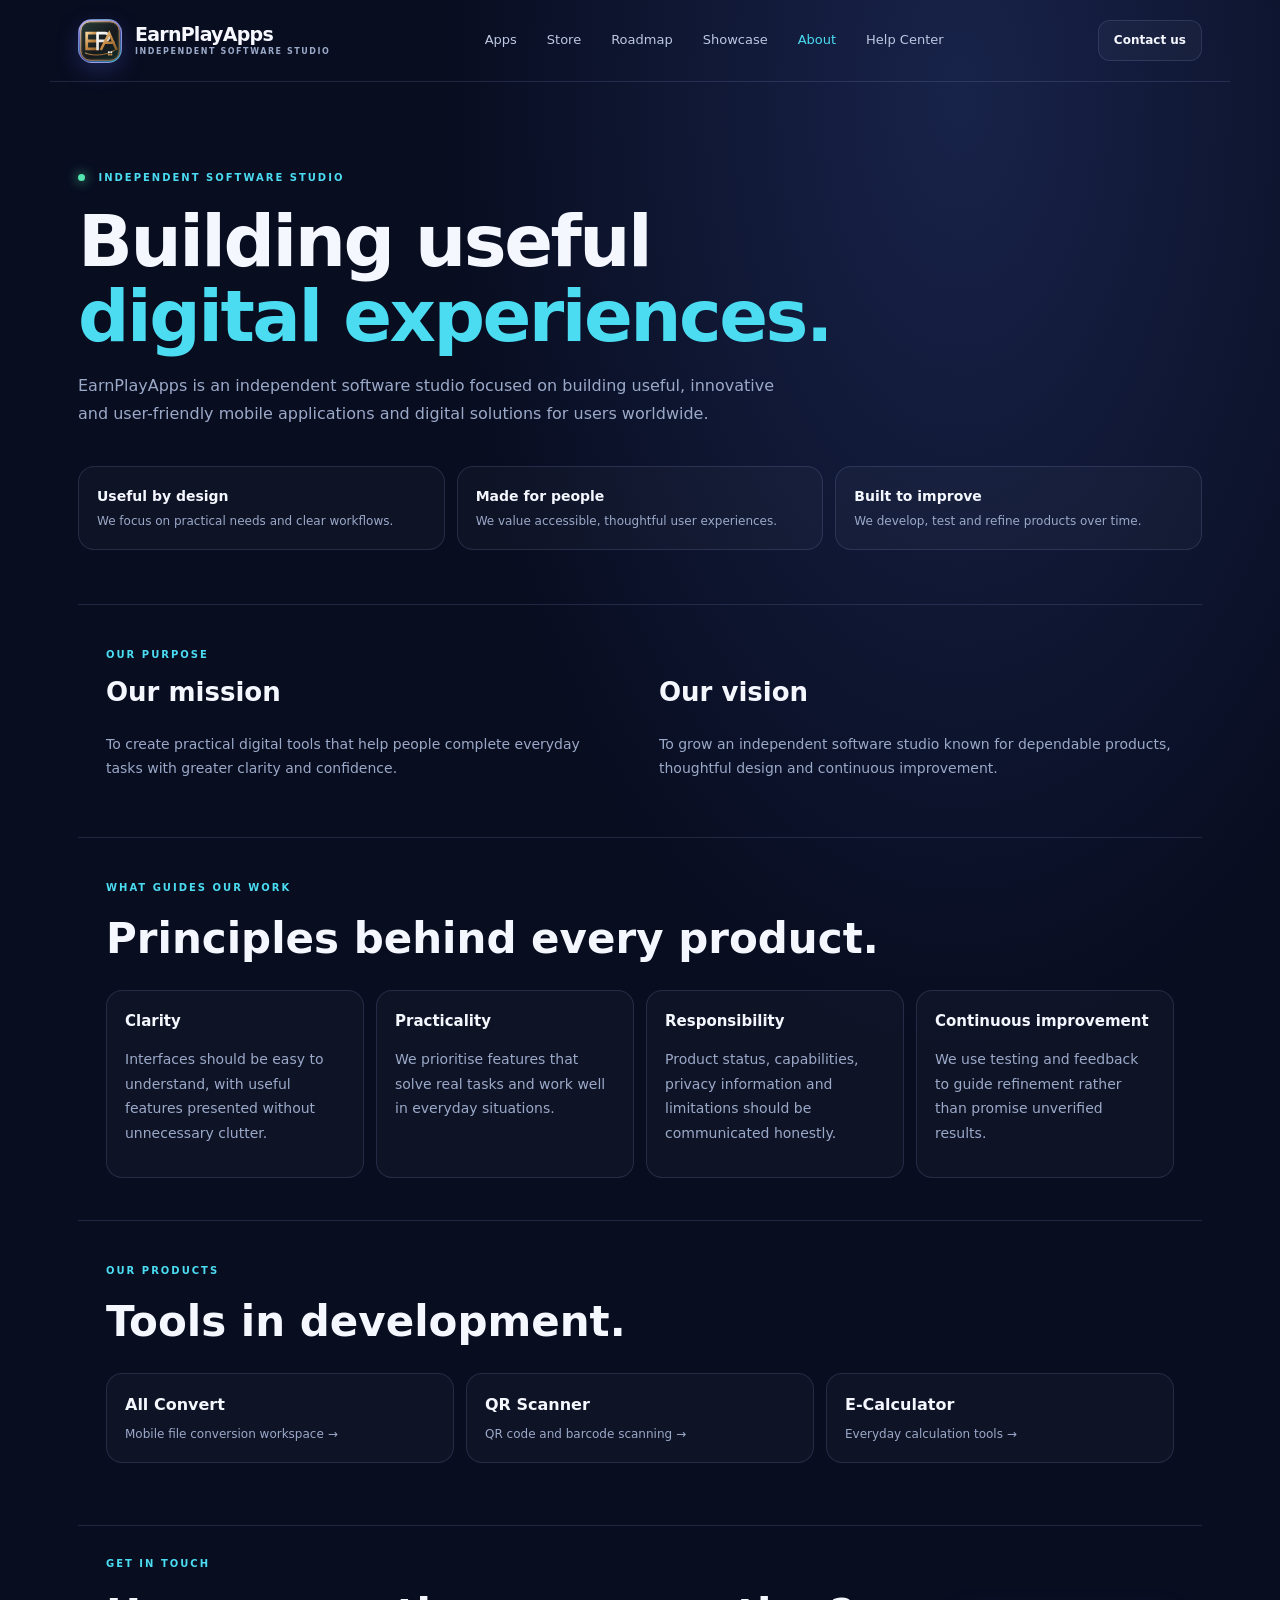
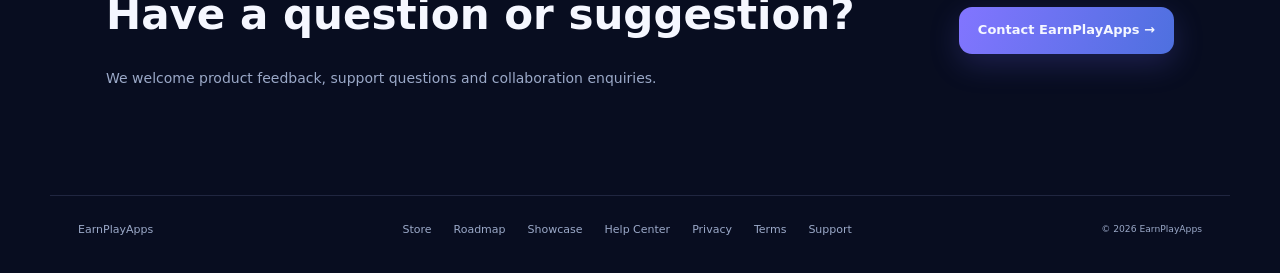
==== commit 12c45be7: "Apply official EPA brand mark" ====
--- a/about.html
+++ b/about.html
@@ -1,6 +1,6 @@
 <!doctype html>
 <html lang="en"><head><meta charset="utf-8"><meta name="viewport" content="width=device-width,initial-scale=1"><meta name="theme-color" content="#080d20"><meta name="description" content="Learn about EarnPlayApps, an independent software studio building useful digital experiences."><title>EarnPlayApps | About the Studio</title><link rel="stylesheet" href="assets/style.css"></head>
-<body><header class="topbar"><a class="brand" href="index.html"><span class="brand-mark">E</span><span class="brand-name">EarnPlayApps<small>Independent software studio</small></span></a><nav><a href="index.html#apps">Apps</a><a href="store.html">Store</a><a href="roadmap.html">Roadmap</a><a href="showcase.html">Showcase</a><a href="about.html" aria-current="page">About</a><a href="help.html">Help Center</a></nav><a class="top-cta" href="support.html">Contact us</a></header>
+<body><header class="topbar"><a class="brand" href="index.html"><img class="brand-mark" src="assets/epa-mark.svg" alt="" aria-hidden="true"><span class="brand-name">EarnPlayApps<small>Independent software studio</small></span></a><nav><a href="index.html#apps">Apps</a><a href="store.html">Store</a><a href="roadmap.html">Roadmap</a><a href="showcase.html">Showcase</a><a href="about.html" aria-current="page">About</a><a href="help.html">Help Center</a></nav><a class="top-cta" href="support.html">Contact us</a></header>
 <main><section class="about-hero"><div class="eyebrow"><i></i> INDEPENDENT SOFTWARE STUDIO</div><h1>Building useful<br><span>digital experiences.</span></h1><p>EarnPlayApps is an independent software studio focused on building useful, innovative and user-friendly mobile applications and digital solutions for users worldwide.</p><div class="about-pillars"><div><b>Useful by design</b><small>We focus on practical needs and clear workflows.</small></div><div><b>Made for people</b><small>We value accessible, thoughtful user experiences.</small></div><div><b>Built to improve</b><small>We develop, test and refine products over time.</small></div></div></section>
 <section class="about-section"><div class="eyebrow">OUR PURPOSE</div><div class="about-two-col"><div><h2>Our mission</h2><p>To create practical digital tools that help people complete everyday tasks with greater clarity and confidence.</p></div><div><h2>Our vision</h2><p>To grow an independent software studio known for dependable products, thoughtful design and continuous improvement.</p></div></div></section>
 <section class="about-section about-values"><div class="eyebrow">WHAT GUIDES OUR WORK</div><h2>Principles behind every product.</h2><div class="about-value-grid"><article><b>Clarity</b><p>Interfaces should be easy to understand, with useful features presented without unnecessary clutter.</p></article><article><b>Practicality</b><p>We prioritise features that solve real tasks and work well in everyday situations.</p></article><article><b>Responsibility</b><p>Product status, capabilities, privacy information and limitations should be communicated honestly.</p></article><article><b>Continuous improvement</b><p>We use testing and feedback to guide refinement rather than promise unverified results.</p></article></div></section>
--- a/assets/style.css
+++ b/assets/style.css
@@ -544,3 +544,10 @@
 
 /* Plan comparison page */
 .compare-hero{max-width:1180px;margin:auto;padding:92px 28px 58px}.compare-hero h1{font-size:clamp(46px,6vw,72px);line-height:1.04;letter-spacing:-2.5px;margin:18px 0}.compare-hero h1 span{color:var(--cyan)}.compare-hero>p{max-width:650px;color:var(--muted);font-size:16px}.compare-notice{display:flex;gap:16px;align-items:center;max-width:690px;margin-top:28px;padding:16px 18px;border:1px solid rgba(75,220,242,.24);border-radius:16px;background:linear-gradient(110deg,#4bdcf21a,#8a7cff12)}.compare-notice strong{white-space:nowrap;color:var(--cyan);font-size:12px;text-transform:uppercase;letter-spacing:1px}.compare-notice span{font-size:13px;color:#c1cce5}.compare-products,.compare-matrix,.compare-cta{max-width:1180px;margin:auto;padding:42px 28px}.compare-grid{display:grid;grid-template-columns:repeat(3,minmax(0,1fr));gap:18px;margin-top:28px}.compare-card{padding:24px;border:1px solid var(--line);border-radius:22px;background:linear-gradient(150deg,#172344,#0e1730);box-shadow:0 18px 50px #0002}.compare-card-head{display:flex;align-items:center;gap:13px}.compare-card h3{margin:0;font-size:21px}.compare-card-head small,.compare-card p,.plan-list small{color:var(--muted)}.compare-icon{width:48px;height:48px;display:grid;place-items:center;border-radius:15px;font-weight:850;background:#8a7cff26;color:#c7bdff}.compare-icon.qr{background:#ff9c5620;color:#ffbd8a}.compare-icon.calc{background:#4bdcf21c;color:var(--cyan)}.compare-card>p{min-height:48px;font-size:13px}.plan-list{display:grid;gap:9px;margin:18px 0}.plan-list>div{padding:13px 14px;border:1px solid var(--line);border-radius:13px;background:#ffffff06;display:grid;grid-template-columns:1fr auto;gap:3px 10px}.plan-list b{font-size:13px}.plan-list strong{font-size:15px;color:#fff;text-align:right}.plan-list strong small{font-size:10px;font-weight:500}.plan-list>div>small{grid-column:1/-1;font-size:11px}.text-link{color:var(--cyan);font-size:13px;font-weight:700}.compare-matrix h2,.compare-cta h2{margin:8px 0 20px;font-size:clamp(28px,4vw,40px)}.comparison-table-wrap{overflow-x:auto;border:1px solid var(--line);border-radius:16px}.comparison-table{width:100%;border-collapse:collapse;min-width:540px;background:#101a35}.comparison-table th,.comparison-table td{padding:16px 18px;text-align:left;border-bottom:1px solid var(--line);font-size:13px}.comparison-table th{color:var(--cyan);background:#ffffff08}.comparison-table td{color:#d4def2}.compare-footnote{max-width:850px;color:var(--muted);font-size:12px;margin-top:16px}.compare-cta{display:flex;align-items:center;justify-content:space-between;gap:24px;margin-bottom:40px;border-top:1px solid var(--line)}.compare-cta p{color:var(--muted)}@media(max-width:900px){.compare-grid{grid-template-columns:1fr 1fr}.compare-card:last-child{grid-column:1/-1}}@media(max-width:650px){.compare-hero{padding:58px 20px 32px}.compare-products,.compare-matrix,.compare-cta{padding:30px 20px}.compare-grid{grid-template-columns:1fr}.compare-card:last-child{grid-column:auto}.compare-notice{align-items:flex-start;flex-direction:column;gap:6px}.compare-cta{align-items:flex-start;flex-direction:column}.compare-card>p{min-height:0}}
+
+
+/* Product showcase and studio pages */
+.showcase-hero,.about-hero{max-width:1180px;margin:auto;padding:88px 28px 54px}.showcase-hero h1,.about-hero h1{font-size:clamp(46px,6vw,72px);line-height:1.04;letter-spacing:-2.5px;margin:18px 0}.showcase-hero h1 span,.about-hero h1 span{color:var(--cyan)}.showcase-hero>p,.about-hero>p{max-width:720px;color:var(--muted);font-size:16px}.showcase-disclaimer{display:flex;gap:14px;align-items:center;max-width:720px;margin-top:26px;padding:15px 17px;border:1px solid rgba(75,220,242,.22);border-radius:15px;background:#4bdcf20d}.showcase-disclaimer b{color:var(--cyan);white-space:nowrap;font-size:12px;text-transform:uppercase;letter-spacing:.8px}.showcase-disclaimer span{color:#c1cce5;font-size:12px}.showcase-list{max-width:1180px;margin:auto;padding:0 28px}.showcase-product{display:grid;grid-template-columns:1fr 1fr;gap:54px;align-items:center;padding:54px 0;border-top:1px solid var(--line)}.showcase-product.reverse .showcase-product-copy{order:2}.showcase-product.reverse .showcase-preview{order:1}.showcase-product-copy h2{font-size:clamp(34px,4vw,48px);margin:10px 0}.showcase-product-copy>p,.showcase-product-copy li{color:var(--muted);font-size:14px}.showcase-product-copy ul{padding-left:19px;display:grid;gap:7px;margin:18px 0}.showcase-meta{display:flex;gap:10px;flex-wrap:wrap;margin:20px 0}.showcase-meta span{font-size:11px;color:#c3cce0;border:1px solid var(--line);padding:6px 10px;border-radius:30px}.showcase-preview{position:relative;max-width:480px;width:100%;margin:auto;padding:28px;border:1px solid var(--line);border-radius:26px;background:radial-gradient(ellipse at 50% 0,#6b61c52a,transparent 65%),#101a35;box-shadow:0 24px 65px #0003}.showcase-preview .ui-preview{max-width:100%;margin:0 auto}.showcase-preview .preview-caption{display:block;position:static;text-align:center;margin-bottom:14px;color:var(--cyan);font-size:9px;letter-spacing:1.6px}.showcase-bottom{max-width:1124px;margin:25px auto 60px;padding:30px 28px;border-top:1px solid var(--line);display:flex;align-items:center;justify-content:space-between;gap:20px}.showcase-bottom h2{margin:7px 0}.showcase-bottom p{color:var(--muted)}
+.about-pillars{display:grid;grid-template-columns:repeat(3,1fr);gap:12px;margin-top:38px}.about-pillars>div,.about-value-grid article,.about-products a{padding:18px;border:1px solid var(--line);border-radius:16px;background:#ffffff07}.about-pillars b,.about-pillars small{display:block}.about-pillars b{font-size:14px}.about-pillars small{color:var(--muted);font-size:12px;margin-top:5px}.about-section{max-width:1124px;margin:auto;padding:42px 28px;border-top:1px solid var(--line)}.about-section h2,.about-contact h2{font-size:clamp(28px,4vw,42px);margin:9px 0 18px}.about-two-col{display:grid;grid-template-columns:1fr 1fr;gap:38px}.about-two-col h2{font-size:26px}.about-two-col p,.about-value-grid p,.about-contact p{color:var(--muted);font-size:14px}.about-value-grid{display:grid;grid-template-columns:repeat(4,1fr);gap:12px}.about-value-grid b{font-size:15px}.about-products{display:grid;grid-template-columns:repeat(3,1fr);gap:12px}.about-products a{display:flex;flex-direction:column;gap:7px}.about-products a b{font-size:16px}.about-products a span{color:var(--muted);font-size:12px}.about-contact{max-width:1124px;margin:20px auto 60px;padding:30px 28px;border-top:1px solid var(--line);display:flex;align-items:center;justify-content:space-between;gap:20px}
+@media(max-width:760px){.showcase-hero,.about-hero{padding:58px 20px 34px}.showcase-list{padding:0 20px}.showcase-product{grid-template-columns:1fr;gap:25px;padding:38px 0}.showcase-product.reverse .showcase-product-copy,.showcase-product.reverse .showcase-preview{order:initial}.showcase-preview{padding:20px}.showcase-bottom,.about-contact{margin:15px 20px 40px;padding:25px 0;align-items:flex-start;flex-direction:column}.about-section{padding:32px 20px}.about-pillars{grid-template-columns:1fr}.about-two-col{grid-template-columns:1fr;gap:10px}.about-value-grid{grid-template-columns:1fr 1fr}.about-products{grid-template-columns:1fr}}
+@media(max-width:390px){.showcase-disclaimer{align-items:flex-start;flex-direction:column;gap:5px}.about-value-grid{grid-template-columns:1fr}.showcase-preview{padding:14px}}
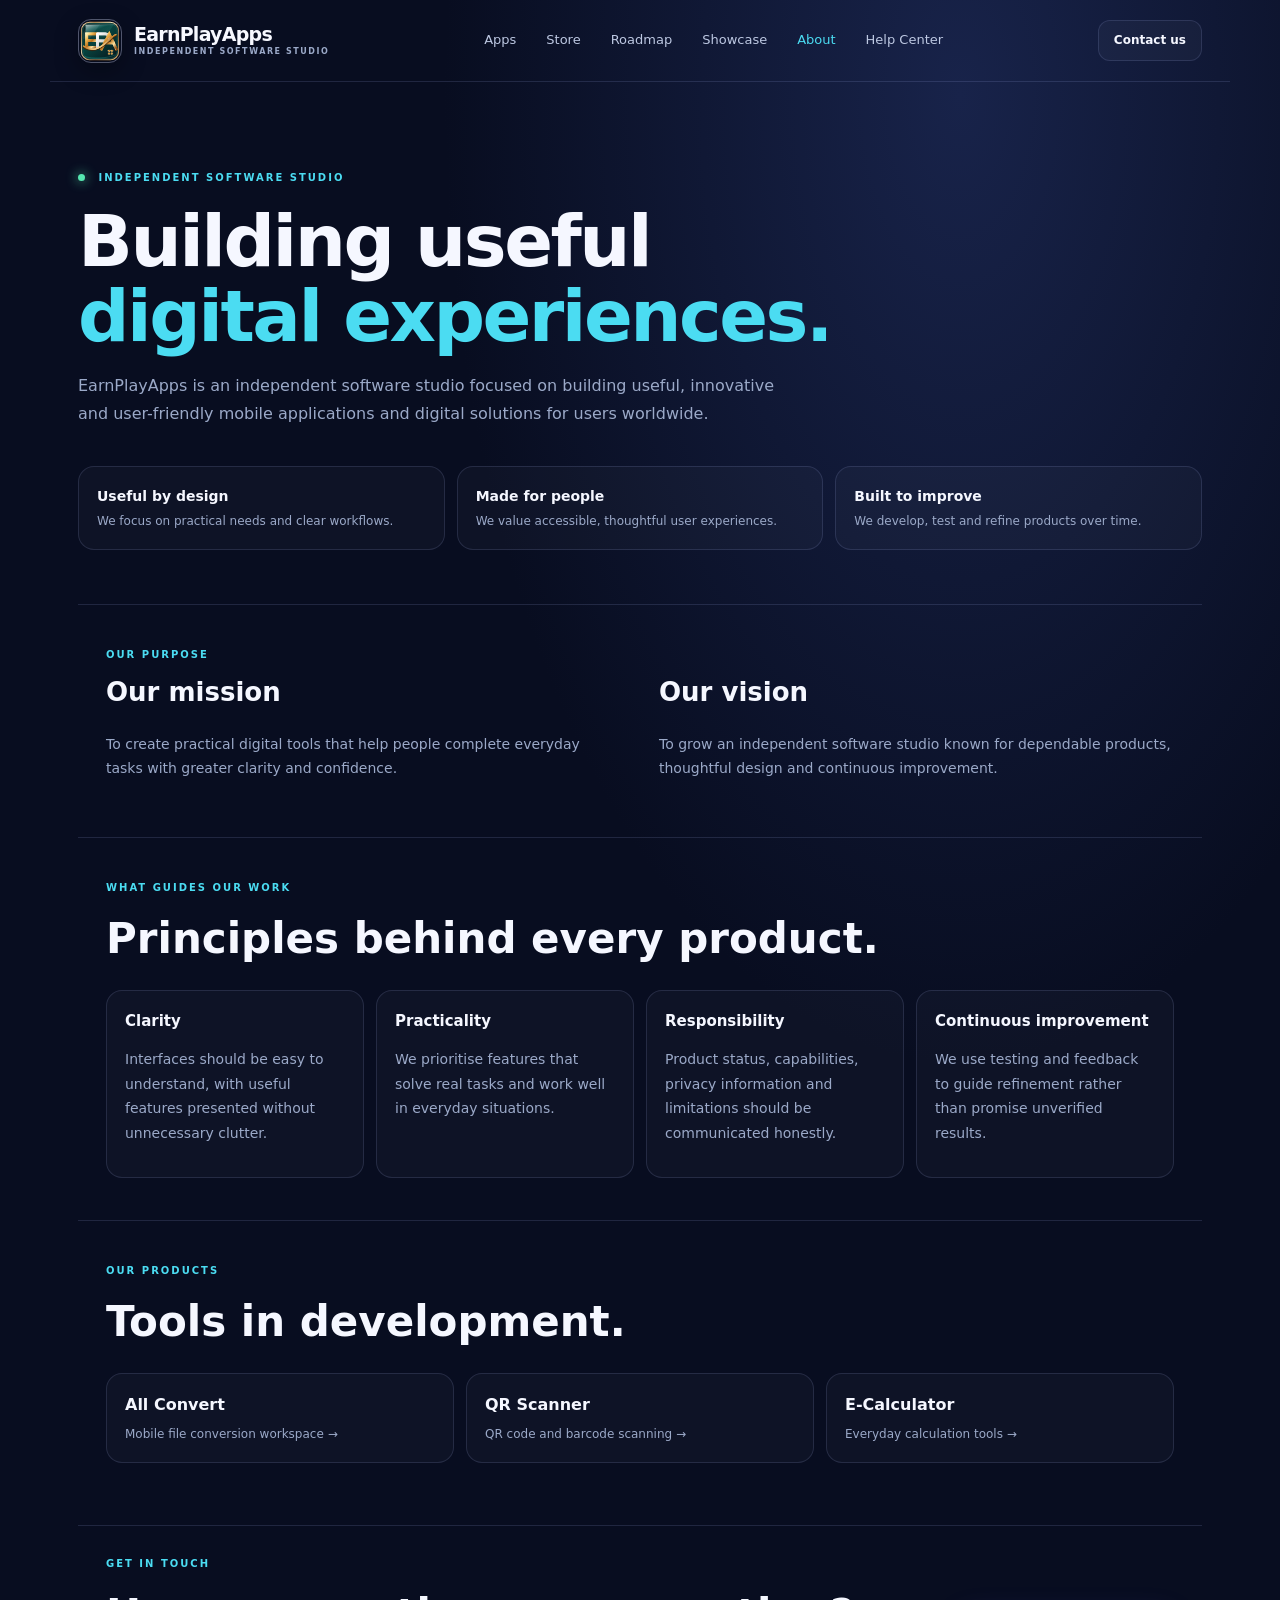
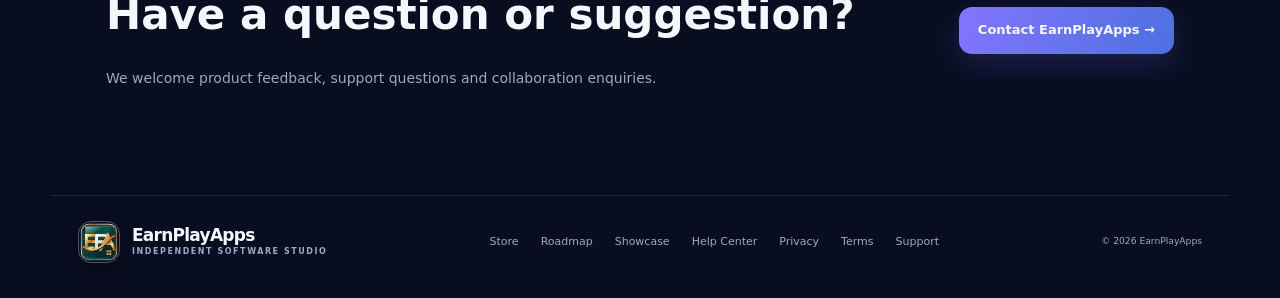
==== commit 99e85113: "Use EPA app icon as site favicon and footer brand" ====
--- a/about.html
+++ b/about.html
@@ -1,9 +1,9 @@
 <!doctype html>
-<html lang="en"><head><meta charset="utf-8"><meta name="viewport" content="width=device-width,initial-scale=1"><meta name="theme-color" content="#080d20"><meta name="description" content="Learn about EarnPlayApps, an independent software studio building useful digital experiences."><title>EarnPlayApps | About the Studio</title><link rel="stylesheet" href="assets/style.css"></head>
+<html lang="en"><head><meta charset="utf-8"><meta name="viewport" content="width=device-width,initial-scale=1"><meta name="theme-color" content="#080d20"><meta name="description" content="Learn about EarnPlayApps, an independent software studio building useful digital experiences."><title>EarnPlayApps | About the Studio</title><link rel="icon" type="image/svg+xml" href="assets/epa-mark.svg"><link rel="apple-touch-icon" href="assets/epa-mark.svg"><link rel="stylesheet" href="assets/style.css"></head>
 <body><header class="topbar"><a class="brand" href="index.html"><img class="brand-mark" src="assets/epa-mark.svg" alt="" aria-hidden="true"><span class="brand-name">EarnPlayApps<small>Independent software studio</small></span></a><nav><a href="index.html#apps">Apps</a><a href="store.html">Store</a><a href="roadmap.html">Roadmap</a><a href="showcase.html">Showcase</a><a href="about.html" aria-current="page">About</a><a href="help.html">Help Center</a></nav><a class="top-cta" href="support.html">Contact us</a></header>
 <main><section class="about-hero"><div class="eyebrow"><i></i> INDEPENDENT SOFTWARE STUDIO</div><h1>Building useful<br><span>digital experiences.</span></h1><p>EarnPlayApps is an independent software studio focused on building useful, innovative and user-friendly mobile applications and digital solutions for users worldwide.</p><div class="about-pillars"><div><b>Useful by design</b><small>We focus on practical needs and clear workflows.</small></div><div><b>Made for people</b><small>We value accessible, thoughtful user experiences.</small></div><div><b>Built to improve</b><small>We develop, test and refine products over time.</small></div></div></section>
 <section class="about-section"><div class="eyebrow">OUR PURPOSE</div><div class="about-two-col"><div><h2>Our mission</h2><p>To create practical digital tools that help people complete everyday tasks with greater clarity and confidence.</p></div><div><h2>Our vision</h2><p>To grow an independent software studio known for dependable products, thoughtful design and continuous improvement.</p></div></div></section>
 <section class="about-section about-values"><div class="eyebrow">WHAT GUIDES OUR WORK</div><h2>Principles behind every product.</h2><div class="about-value-grid"><article><b>Clarity</b><p>Interfaces should be easy to understand, with useful features presented without unnecessary clutter.</p></article><article><b>Practicality</b><p>We prioritise features that solve real tasks and work well in everyday situations.</p></article><article><b>Responsibility</b><p>Product status, capabilities, privacy information and limitations should be communicated honestly.</p></article><article><b>Continuous improvement</b><p>We use testing and feedback to guide refinement rather than promise unverified results.</p></article></div></section>
 <section class="about-section"><div class="eyebrow">OUR PRODUCTS</div><h2>Tools in development.</h2><div class="about-products"><a href="app.html?id=all-convert"><b>All Convert</b><span>Mobile file conversion workspace →</span></a><a href="app.html?id=qr-scanner"><b>QR Scanner</b><span>QR code and barcode scanning →</span></a><a href="app.html?id=e-calculator"><b>E-Calculator</b><span>Everyday calculation tools →</span></a></div></section>
 <section class="about-contact"><div><div class="eyebrow">GET IN TOUCH</div><h2>Have a question or suggestion?</h2><p>We welcome product feedback, support questions and collaboration enquiries.</p></div><a class="button primary" href="mailto:earnplayapps@gmail.com">Contact EarnPlayApps →</a></section></main>
-<footer><a href="index.html">EarnPlayApps</a><div class="footer-links"><a href="store.html">Store</a><a href="roadmap.html">Roadmap</a><a href="showcase.html">Showcase</a><a href="help.html">Help Center</a><a href="privacy.html">Privacy</a><a href="terms.html">Terms</a><a href="support.html">Support</a></div><small>© <span id="year"></span> EarnPlayApps</small></footer><script>document.getElementById('year').textContent=new Date().getFullYear();</script></body></html>+<footer><a class="brand" href="index.html"><img class="brand-mark" src="assets/epa-mark.svg" alt="" aria-hidden="true"><span class="brand-name">EarnPlayApps<small>Independent software studio</small></span></a><div class="footer-links"><a href="store.html">Store</a><a href="roadmap.html">Roadmap</a><a href="showcase.html">Showcase</a><a href="help.html">Help Center</a><a href="privacy.html">Privacy</a><a href="terms.html">Terms</a><a href="support.html">Support</a></div><small>© <span id="year"></span> EarnPlayApps</small></footer><script>document.getElementById('year').textContent=new Date().getFullYear();</script></body></html>
--- a/assets/style.css
+++ b/assets/style.css
@@ -551,3 +551,10 @@
 .about-pillars{display:grid;grid-template-columns:repeat(3,1fr);gap:12px;margin-top:38px}.about-pillars>div,.about-value-grid article,.about-products a{padding:18px;border:1px solid var(--line);border-radius:16px;background:#ffffff07}.about-pillars b,.about-pillars small{display:block}.about-pillars b{font-size:14px}.about-pillars small{color:var(--muted);font-size:12px;margin-top:5px}.about-section{max-width:1124px;margin:auto;padding:42px 28px;border-top:1px solid var(--line)}.about-section h2,.about-contact h2{font-size:clamp(28px,4vw,42px);margin:9px 0 18px}.about-two-col{display:grid;grid-template-columns:1fr 1fr;gap:38px}.about-two-col h2{font-size:26px}.about-two-col p,.about-value-grid p,.about-contact p{color:var(--muted);font-size:14px}.about-value-grid{display:grid;grid-template-columns:repeat(4,1fr);gap:12px}.about-value-grid b{font-size:15px}.about-products{display:grid;grid-template-columns:repeat(3,1fr);gap:12px}.about-products a{display:flex;flex-direction:column;gap:7px}.about-products a b{font-size:16px}.about-products a span{color:var(--muted);font-size:12px}.about-contact{max-width:1124px;margin:20px auto 60px;padding:30px 28px;border-top:1px solid var(--line);display:flex;align-items:center;justify-content:space-between;gap:20px}
 @media(max-width:760px){.showcase-hero,.about-hero{padding:58px 20px 34px}.showcase-list{padding:0 20px}.showcase-product{grid-template-columns:1fr;gap:25px;padding:38px 0}.showcase-product.reverse .showcase-product-copy,.showcase-product.reverse .showcase-preview{order:initial}.showcase-preview{padding:20px}.showcase-bottom,.about-contact{margin:15px 20px 40px;padding:25px 0;align-items:flex-start;flex-direction:column}.about-section{padding:32px 20px}.about-pillars{grid-template-columns:1fr}.about-two-col{grid-template-columns:1fr;gap:10px}.about-value-grid{grid-template-columns:1fr 1fr}.about-products{grid-template-columns:1fr}}
 @media(max-width:390px){.showcase-disclaimer{align-items:flex-start;flex-direction:column;gap:5px}.about-value-grid{grid-template-columns:1fr}.showcase-preview{padding:14px}}
+
+
+/* EarnPlayApps official EPA brand mark */
+.brand-mark{display:block;width:44px;height:44px;flex:0 0 44px;object-fit:contain;border-radius:13px;background:transparent;box-shadow:0 8px 24px #0005}
+footer .brand-mark{width:42px;height:42px;flex-basis:42px}
+.brand{gap:12px}
+@media(max-width:760px){.brand-mark{width:40px;height:40px;flex-basis:40px}}
